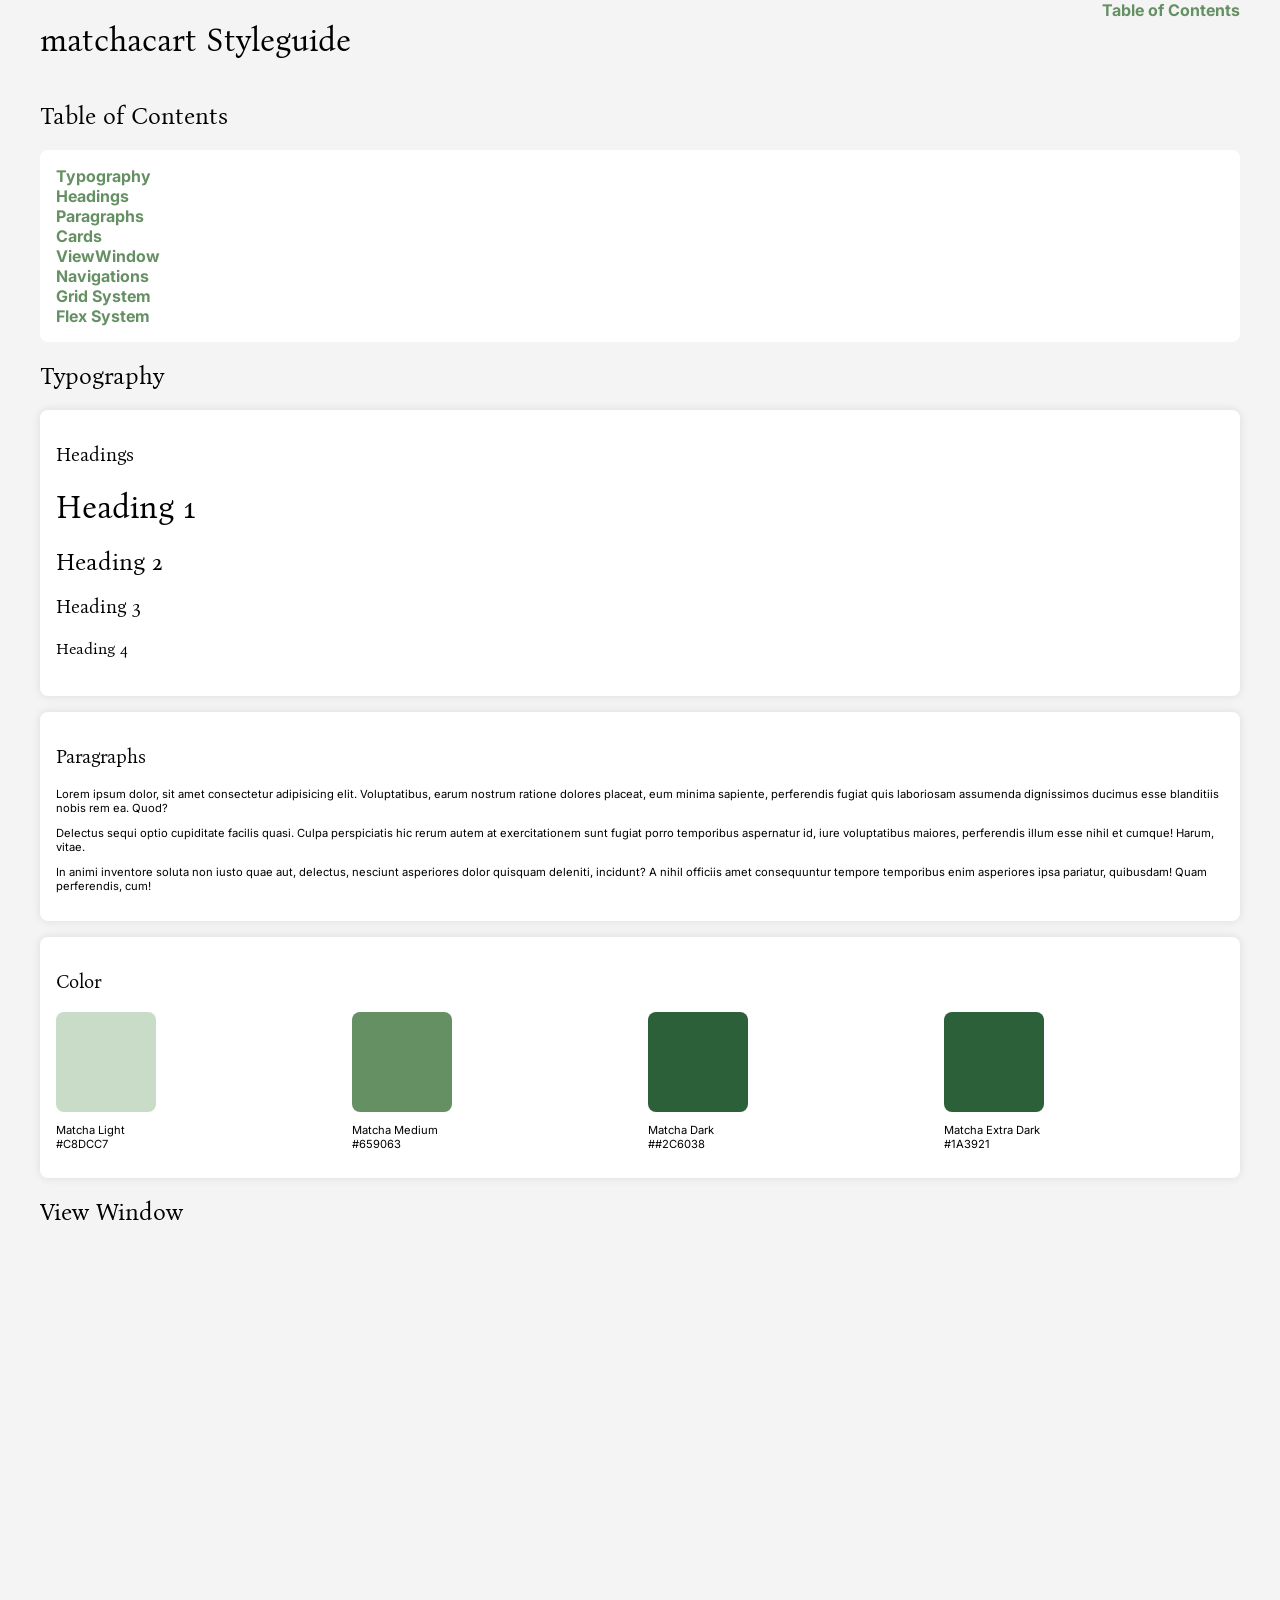
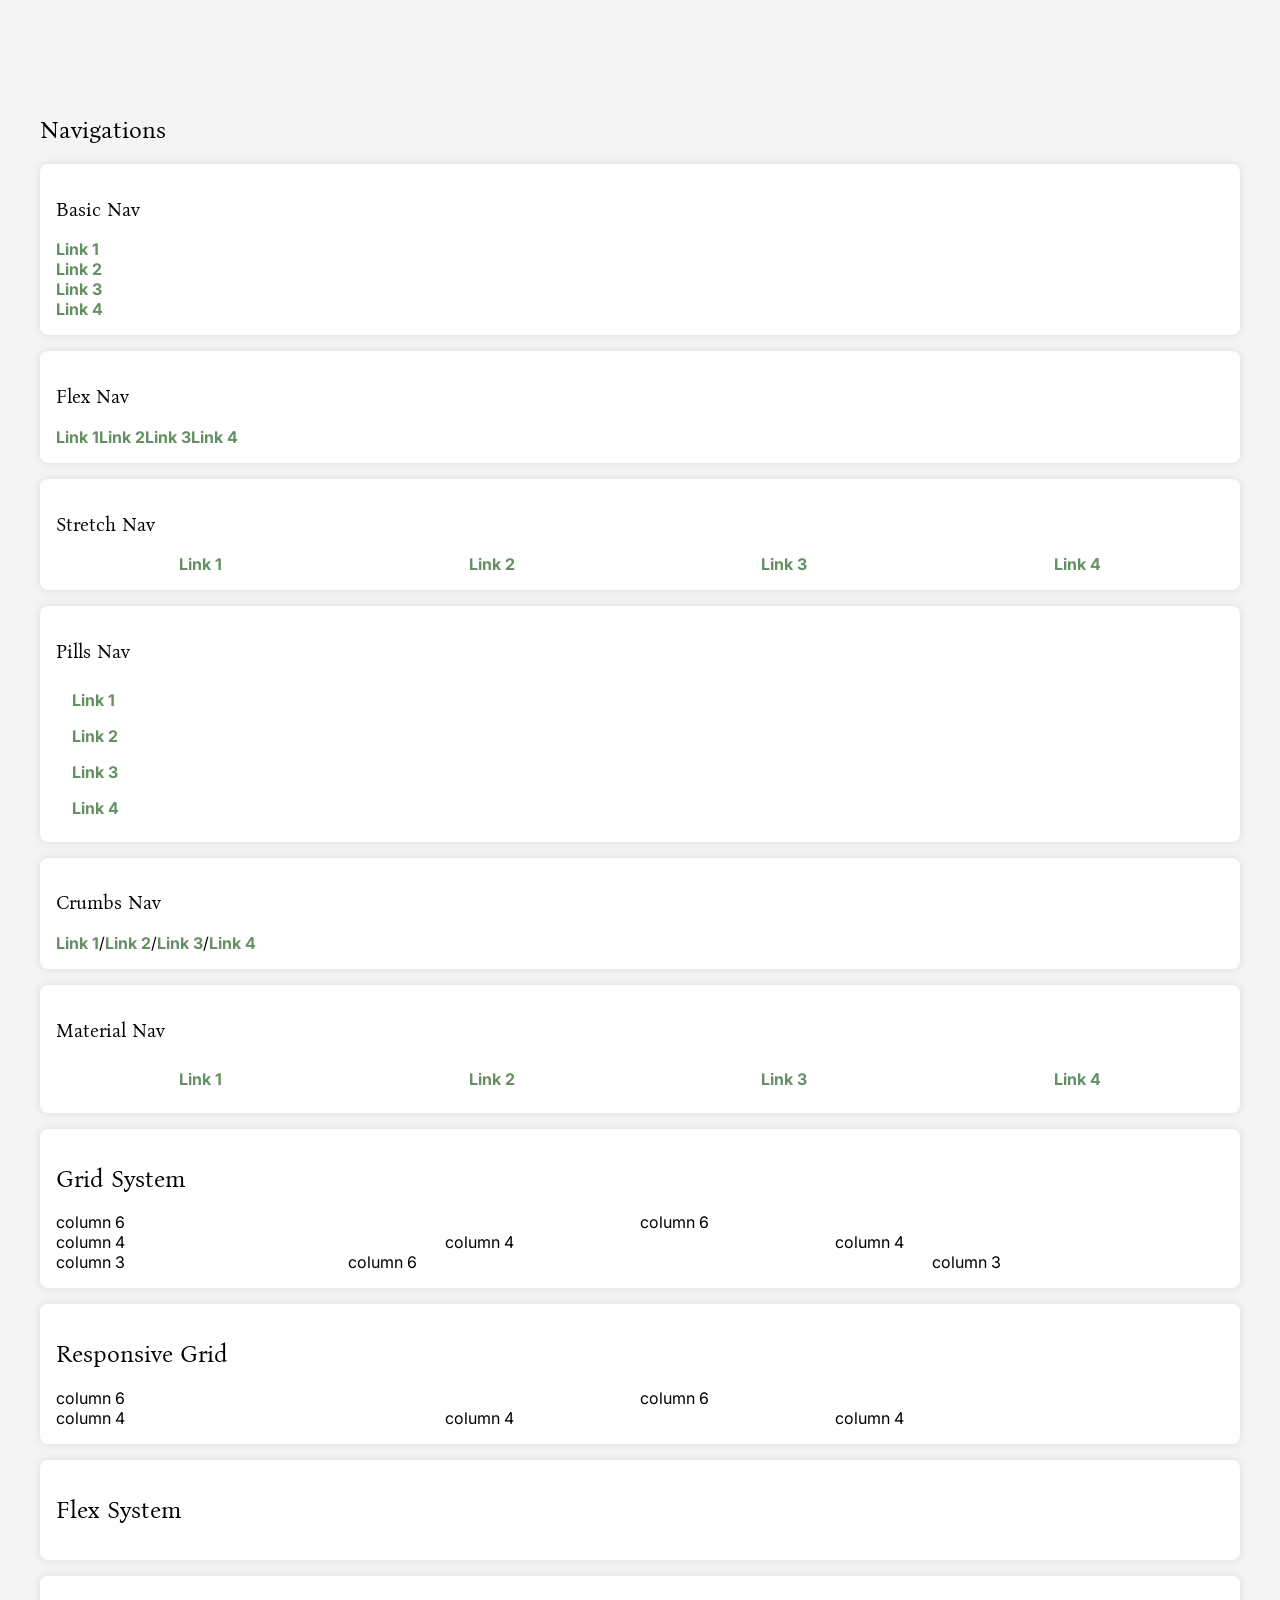
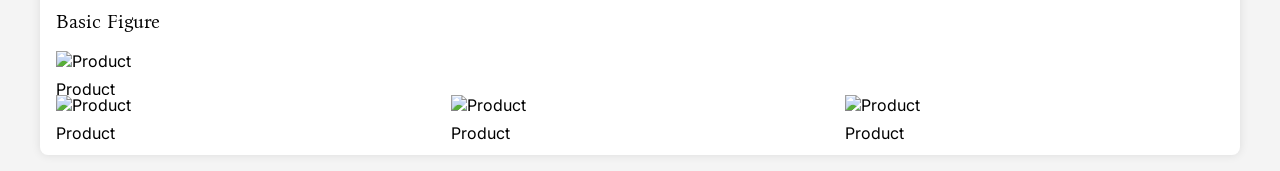
==== matchacart.styleguide/index.html @ 0ea2ca61 "Add matcha style guide" ====
<!DOCTYPE html>
<html lang="en">
<head>
	<meta charset="UTF-8">

	<title>CSS Styleguide</title>
	<meta name="viewport" content="width=device-width, initial-scale=1.0">

	<link rel="stylesheet" href="lib/styleguide.css">
	<link rel="stylesheet" href="lib/gridsystem.css">
	<link rel="stylesheet" href="css/storetheme.css">

	<link rel="preconnect" href="https://fonts.googleapis.com">
	<link rel="preconnect" href="https://fonts.gstatic.com" crossorigin>
	<link href="https://fonts.googleapis.com/css2?family=Bona+Nova:ital,wght@0,400;0,700;1,400&display=swap" rel="stylesheet">

	<link rel="preconnect" href="https://fonts.googleapis.com">
	<link rel="preconnect" href="https://fonts.gstatic.com" crossorigin>
	<link href="https://fonts.googleapis.com/css2?family=Inter:ital,opsz,wght@0,14..32,100..900;1,14..32,100..900&display=swap" rel="stylesheet">

<body>
	<header="navbar">
		<div class="container display-flex">
			<div class="flex-none">
				<h1>matchacart Styleguide</h1>
			</div>
			<div class="flex-stretch"></div>
			<nav class="flex-none nav">
				<ul class="container display-flex">
					<li><a href="#tableofcontents">Table of Contents</a></li>
				</ul>
			</nav>
		</div>
	</header>

	<div class="container" id="tableofcontents">
			<h2>Table of Contents</h2>
			<div class="card">
				<nav class="nav">
					<ul>
						<li><a href="#typography">Typography</a></li>
						<ul>
							<li><a href="#headings">Headings</a></li>
							<li><a href="#paragraphs">Paragraphs</a></li>
						</ul>
						<li><a href="#paragraphs">Cards</a></li>
						<li><a href="#viewwindow">ViewWindow</a></li>
						<li><a href="#navigations">Navigations</a></li>
						<li><a href="#gridsystem">Grid System</a></li>
						<li><a href="#flexsystem">Flex System</a></li>		
					</ul>
				</nav>
			</div>
	</div>

	<div class="container" id="typography">
		<h2>Typography</h2>
		<div class="card soft" id="headings">
			<h3>Headings</h3>
			<h1>Heading 1</h1>
			<h2>Heading 2</h2>
			<h3>Heading 3</h3>
			<h4>Heading 4</h4>
		</div>
		<div class="card soft" id="paragraphs">
			<h3>Paragraphs</h3>
			<p>Lorem ipsum dolor, sit amet consectetur adipisicing elit. Voluptatibus, earum nostrum ratione dolores placeat, eum minima sapiente, perferendis fugiat quis laboriosam assumenda dignissimos ducimus esse blanditiis nobis rem ea. Quod?</p>
			<p>Delectus sequi optio cupiditate facilis quasi. Culpa perspiciatis hic rerum autem at exercitationem sunt fugiat porro temporibus aspernatur id, iure voluptatibus maiores, perferendis illum esse nihil et cumque! Harum, vitae.</p>
			<p>In animi inventore soluta non iusto quae aut, delectus, nesciunt asperiores dolor quisquam deleniti, incidunt? A nihil officiis amet consequuntur tempore temporibus enim asperiores ipsa pariatur, quibusdam! Quam perferendis, cum!</p>
		</div>
	</div>


	<div class="container">
		<div class="card soft">
			<h3>Color</h3>
			<div class="grid gap">
				<div class="col-xs-12 col-md-3">
					<figure class="figure">
						<div class="swatch bg-one">
					</figure>
						<p>Matcha Light<br>#C8DCC7</p>
				</div>

				<div class="col-xs-12 col-md-3">
					<figure class="figure">
						<div class="swatch bg-two">
					</figure>
						<p>Matcha Medium<br>#659063</p>
				</div>

				<div class="col-xs-12 col-md-3">
					<figure class="figure">
						<div class="swatch bg-three">
					</figure>
						<p>Matcha Dark<br>##2C6038</p>
				</div>

				<div class="col-xs-12 col-md-3">
					<figure class="figure">
						<div class="swatch bg-three">
					</figure>
						<p>Matcha Extra Dark<br>#1A3921</p>
				</div>
			</div>
		</div>
	</div>

	<div class="container">
		<h2>View Window</h2>
	</div>
		<div class="view-window" style="background-image: url('img/matcha_morning.png');">
		</div>

	<div class="container">
		<h2>Navigations</h2>

		<div class="card soft">
			<h3>Basic Nav</h3>

			<nav class="nav">
				<ul>
					<li><a href="#">Link 1</a></li>
					<li><a href="#">Link 2</a></li>
					<li><a href="#">Link 3</a></li>
					<li><a href="#">Link 4</a></li>
				</ul>
			</nav>
		</div>
	</div>

	<div class="container">
		<div class="card soft">
			<h3>Flex Nav</h3>

			<nav class="nav nav-flex">
				<ul>
					<li><a href="#">Link 1</a></li>
					<li><a href="#">Link 2</a></li>
					<li><a href="#">Link 3</a></li>
					<li><a href="#">Link 4</a></li>
				</ul>
			</nav>
		</div>
	</div>

	<div class="container">
		<div class="card soft">
			<h3>Stretch Nav</h3>
			<nav class="nav nav-stretch">
				<ul>
					<li><a href="#">Link 1</a></li>
					<li><a href="#">Link 2</a></li>
					<li><a href="#">Link 3</a></li>
					<li><a href="#">Link 4</a></li>
				</ul>
			</nav>
		</div>
	</div>


	<div class="container">
		<div class="card soft">
			<h3>Pills Nav</h3>

			<nav class="nav nav-pills">
				<ul>
					<li><a href="#">Link 1</a></li>
					<li><a href="#">Link 2</a></li>
					<li><a href="#">Link 3</a></li>
					<li><a href="#">Link 4</a></li>
				</ul>
			</nav>
		</div>
	</div>

	<div class="container">
		<div class="card soft">
			<h3>Crumbs Nav</h3>

			<nav class="nav nav-crumbs">
				<ul>
					<li><a href="#">Link 1</a></li>
					<li><a href="#">Link 2</a></li>
					<li><a href="#">Link 3</a></li>
					<li><a href="#">Link 4</a></li>
				</ul>
			</nav>
		</div>
	</div>
	
	<div class="container">
		<div class="card soft">
				<h3>Material Nav</h3>

				<nav class="nav nav-material">
					<ul>
						<li><a href="#">Link 1</a></li>
						<li><a href="#">Link 2</a></li>
						<li><a href="#">Link 3</a></li>
						<li><a href="#">Link 4</a></li>
					</ul>
				</nav>
			</div>
		</div>
	</div>
		


	<div class="container">
		<div class="card soft">
				<h2>Grid System</h2>
				<div class="grid">
					<div class="col-6">column 6</div>
					<div class="col-6">column 6</div>
				</div>

				<div class="grid">
					<div class="col-4">column 4</div>
					<div class="col-4">column 4</div>
					<div class="col-4">column 4</div>

					<div class="col-3">column 3</div>
					<div class="col-6">column 6</div>
					<div class="col-3">column 3</div>
				</div>
		</div>
	</div>

	<div class="container">
		<div class="card soft">
				<h2>Responsive Grid</h2>
				<div class="grid">
					<div class="col-xs-12 col-md-6">column 6</div>
					<div class="col-xs-12 col-md-6">column 6</div>
				</div>

				<div class="grid">
					<div class="col-xs-12 col-md-4 xl-3">column 4</div>
					<div class="col-xs-12 col-md-4 xl-3">column 4</div>
					<div class="col-xs-12 col-md-4 xl-3">column 4</div>
				</div>
		</div>
	</div>
	

	<div class="container">
		<div class="card soft">
			<h2>Flex System</h2>
		</div>
	</div>


<div class="container">
	<div class="card soft">
		<h3>Basic Figure</h3>

		<figure class="figure">
			<img src="https://placehold.co/400x400?text=product" alt="Product">
			<figcaption>Product</figcaption>
		</figure>

		<div class="grid gap">
			<div class="col-xs-12 col-md-4">
				<figure class="figure">
					<img src="https://placehold.co/400x400?text=product" alt="Product">
					<figcaption>Product</figcaption>
				</figure>
			</div>

			<div class="col-xs-12 col-md-4">
				<figure class="figure">
					<img src="https://placehold.co/400x400?text=product" alt="Product">
					<figcaption>Product</figcaption>
				</figure>
			</div>


			<div class="col-xs-12 col-md-4">
				<figure class="figure">
					<img src="https://placehold.co/400x400?text=product" alt="Product">
					<figcaption>Product</figcaption>
				</figure>
			</div>
		</div>
	</div>
</div>


</body>
</html>
---- matchacart.styleguide/lib/styleguide.css ----
/* CSS RESET */ 

*, *::after, *before {
	box-sizing:border-box;
}

:root{
	--color-neutral-light:#eee;
	--color-neutral-medium:#999; 
	--color-neutral-dark:#555; 

	--color-main-light:#C8DCC7;
	--color-main-medium:#659063; 
	--color-main-dark:#2C6038; 
	--color-main-extradark:#1A3921; 

	--color-black:#000; 
	--color-white:#fff;
	--color-green:#66BD2B;

	--header-height:3rem;
	--spacing:1rem;

	--font-serif: "Bona Nova", serif;
	--font-sans: "Inter", sans; 
}

body{
	margin:0;
	font-size:100%;
	font-family:var(--font-sans); 
}

h1, 
h2, 
h3, 
h4{
	font-family:var(--font-serif);
	font-weight: 400;
}

p{
	font-family:var(--font-sans);
	font-size: 70%;
}

a{
	font-weight:bold;
	text-decoration:none;
}

a:hover{
	text-decoration:underline;
}


/* FONT CLASSES */ 
.bona-nova-regular {
  font-family: "Bona Nova", serif;
  font-weight: 400;
  font-style: normal;
}

.bona-nova-bold {
  font-family: "Bona Nova", serif;
  font-weight: 700;
  font-style: normal;
}

.bona-nova-regular-italic {
  font-family: "Bona Nova", serif;
  font-weight: 400;
  font-style: italic;
}

.inter-<uniquifier> {
  font-family: "Inter", sans-serif;
  font-optical-sizing: auto;
  font-weight: <weight>;
  font-style: normal;
}

/* VIEW WINDOW */ 

.view-window {
	height: 50vh;
	position: relative;
	overflow: hidden;
	background-size: cover;
	background-position: center;
	background-attachment: fixed;
}

/* LAYOUT CLASSES */ 

.container{
	max-width: 1200px;
	margin-right: auto;
	margin-left: auto;
}


.display-flex { display:flex; }
.display-inline-flex { display:inline-flex; }
.display-block { display:block }
.display-inline-block { display: inline-block; }

.flex-stretch { flex: 1 1 auto; }
.flex-none { flex:none; }

.flex-align-center { align-items:center; }
.flex-justify-center { justify-content:center; }

/* COMPONENT CLASS */ 

a{
	color: inherit;
}

.nav ul{ 
	list-style-type: none;
	margin-top: 0;
	margin-bottom: 0;
	padding-left: 0;
 }

 	.nav a{
 		display: block;
 		padding: 0.2em, 0.5em;
 		color: var(--color-main-medium);
 	}

 	.nav a:hover{
 		background-color: var(--color-main-medium);
 		color: var(--color-white);
 		text-decoration: none;
 	}

.nav-material ul, 
.nav-crumbs ul, 
.nav-stretch ul, 
.nav-flex ul{
	display: flex;
}


.nav-material li, 
.nav-stretch li {
	flex: 1 1 auto;
	text-align: center;
}

.nav-pills a {
	border-radius: 2em;
	padding: 0.5em 1em;
}

.nav-crumbs a {
	display: inline-block;
}

.nav-crumbs a:hover {
	background-color: transparent;
	color: inherit;
	text-decoration: underline;

}

.nav-crumbs li:not(:first-child)::before {
	content:'/';
}

.nav-material a{
	padding: 0.5em 1em;
}
.nav-material a:hover{
	background-color: var(--color-neutral-light);
	color: inherit;
}

.nav-material a::after {
	content: '';
	position:absolute;
	bottom: 0;
	left: 0;
	width: 100%;
	height: 0;
	background-color: var(--color-main-medium);
}

.nav-material a:hover::after {
	height: 4px;
}

.navbar {
	background-color:var(--color-neutral-dark);
	background-color:var(--color-green);
	line-height:var(header-height);
}

	.navbar h1{
		font-size:1.5em;
		margin:0;
		font-family:var(--font-sans);
		color:var(--color-white);
	}

	.navbar a{
		padding:0 0.5em;
		color:var(--color-white);
	}

/* CARD COMPONENT */ 

.card {
	background-color:var(--color-white);
	margin-top:1em;
	margin-bottom:1em;
	padding:1em;
	border-radius: 0.5em;

	overflow:hidden;
	position: relative;
}

	.card.soft{
		box-shadow: 0 0 10px rgba(0, 0, 0, 0.1);
	}

	.card.hard{
		border-radius:0.2em;
		border:2px solid var(--color-neutral-medium);
	}

	.card.light{
		border:2px solid var(--color-neutral-light);
	}

	.card.dark{
		background-color:var(--color-neutral-dark)
	}

	.card.medium{
		background-color: var(--color-neutral-medium);
	}

	.card.text-medium{
		color:var(--color-white);
	}

	.card.flat.center{
		padding:0.2em;
	}

	.view-window{
		height:50vh;
		position: relative;
		overflow: hidden;
		background-size: cover;
		background-position: center;
		background-attachment: fixed;
	}

/* Figure */ 

.figure{
	display: flex;
	flex-direction: column;
	gap: 12px;
	margin: 0;
	background-color:var(--color-white);
}

.figure img{
	width: 100%;
	vertical-align: text-bottom;
}

.figure figcaption{
	padding:0; 
	line-height: 12px;
}

.swatch {
	height: 100px;
	width: 100px;
	border-radius: 8px;
}

.bg-one { background-color: #C8DCC7; }
.bg-two { background-color: #659063; }
.bg-three { background-color: #2C6038; }

@media (min-width: 900px) {
	.col-md-3 {grid-column: span 3; }
}


.figure.product{
	border-radius: 0.5em;
	box-shadow: 0 2px 5px rgba(0, 0, 0, 0.1);
	overflow: hidden;
}
---- matchacart.styleguide/lib/gridsystem.css ----
.grid {
	display: grid;
	grid-template-columns: repeat(12, 1fr);
}

.grid.gap{
	--grid-gap:1em;
	grid-gap:var(--grid-gap);
	gap:var(--grid-gap);
}

.col-1 { grid-column: span 1; }
.col-2 { grid-column: span 2; }
.col-3 { grid-column: span 3; }
.col-4 { grid-column: span 4; }
.col-5 { grid-column: span 5; }
.col-6 { grid-column: span 6; }
.col-7 { grid-column: span 7; }
.col-8 { grid-column: span 8; }
.col-9 { grid-column: span 9; }
.col-10 { grid-column: span 10; }
.col-11 { grid-column: span 11; }
.col-12 { grid-column: span 12; }


/* Extra Small */
@media (min-width:0) {
	.gap.xs-large { --grid-gap:2em; }
	.gap.xs-medium { --grid-gap:1em; }
	.gap.xs-small { --grid-gap:0.5em; }

	.col-xs-1 { grid-column: span 1; }
	.col-xs-2 { grid-column: span 2; }
	.col-xs-3 { grid-column: span 3; }
	.col-xs-4 { grid-column: span 4; }
	.col-xs-5 { grid-column: span 5; }
	.col-xs-6 { grid-column: span 6; }
	.col-xs-7 { grid-column: span 7; }
	.col-xs-8 { grid-column: span 8; }
	.col-xs-9 { grid-column: span 9; }
	.col-xs-10 { grid-column: span 10; }
	.col-xs-11 { grid-column: span 11; }
	.col-xs-12 { grid-column: span 12; }
}

/* Small */ 
@media (min-width:380px) {
	.gap.sm-large { --grid-gap:2em; }
	.gap.sm-medium { --grid-gap:1em; }
	.gap.sm-small { --grid-gap:0.5em; }

	.col-sm-1 { grid-column: span 1; }
	.col-sm-2 { grid-column: span 2; }
	.col-sm-3 { grid-column: span 3; }
	.col-sm-4 { grid-column: span 4; }
	.col-sm-5 { grid-column: span 5; }
	.col-sm-6 { grid-column: span 6; }
	.col-sm-7 { grid-column: span 7; }
	.col-sm-8 { grid-column: span 8; }
	.col-sm-9 { grid-column: span 9; }
	.col-sm-10 { grid-column: span 10; }
	.col-sm-11 { grid-column: span 11; }
	.col-sm-12 { grid-column: span 12; }
}

/* Medium */ 
@media (min-width:550px) {
	.gap.md-large { --grid-gap:2em; }
	.gap.md-medium { --grid-gap:1em; }
	.gap.md-small { --grid-gap:0.5em; }

	.col-md-1 { grid-column: span 1; }
	.col-md-2 { grid-column: span 2; }
	.col-md-3 { grid-column: span 3; }
	.col-md-4 { grid-column: span 4; }
	.col-md-5 { grid-column: span 5; }
	.col-md-6 { grid-column: span 6; }
	.col-md-7 { grid-column: span 7; }
	.col-md-8 { grid-column: span 8; }
	.col-md-9 { grid-column: span 9; }
	.col-md-10 { grid-column: span 10; }
	.col-md-11 { grid-column: span 11; }
	.col-md-12 { grid-column: span 12; }
}

/* Large */ 
@media (min-width:900px) {
	.gap.lg-large { --grid-gap:2em; }
	.gap.lg-medium { --grid-gap:1em; }
	.gap.lg-small { --grid-gap:0.5em; }

	.col-lg-1 { grid-column: span 1; }
	.col-lg-2 { grid-column: span 2; }
	.col-lg-3 { grid-column: span 3; }
	.col-lg-4 { grid-column: span 4; }
	.col-lg-5 { grid-column: span 5; }
	.col-lg-6 { grid-column: span 6; }
	.col-lg-7 { grid-column: span 7; }
	.col-lg-8 { grid-column: span 8; }
	.col-lg-9 { grid-column: span 9; }
	.col-lg-10 { grid-column: span 10; }
	.col-lg-11 { grid-column: span 11; }
	.col-lg-12 { grid-column: span 12; }
}

/* Extra Large */ 
@media (min-width:1200px) {
	.gap.xl-large { --grid-gap:2em; }
	.gap.xl-medium { --grid-gap:1em; }
	.gap.xl-small { --grid-gap:0.5em; }

	.col-xl-1 { grid-column: span 1; }
	.col-xl-2 { grid-column: span 2; }
	.col-xl-3 { grid-column: span 3; }
	.col-xl-4 { grid-column: span 4; }
	.col-xl-5 { grid-column: span 5; }
	.col-xl-6 { grid-column: span 6; }
	.col-xl-7 { grid-column: span 7; }
	.col-xl-8 { grid-column: span 8; }
	.col-xl-9 { grid-column: span 9; }
	.col-xl-10 { grid-column: span 10; }
	.col-xl-11 { grid-column: span 11; }
	.col-xl-12 { grid-column: span 12; }
}
---- matchacart.styleguide/css/storetheme.css ----
:root{
	--color-offwhite: #f4f4f4;

	--color-main-light:##C8DCC7;
	--color-main-medium:#659063; 
	--color-main-dark: #2C6038; 
}


body{
	background-color:var(--color-offwhite);
}
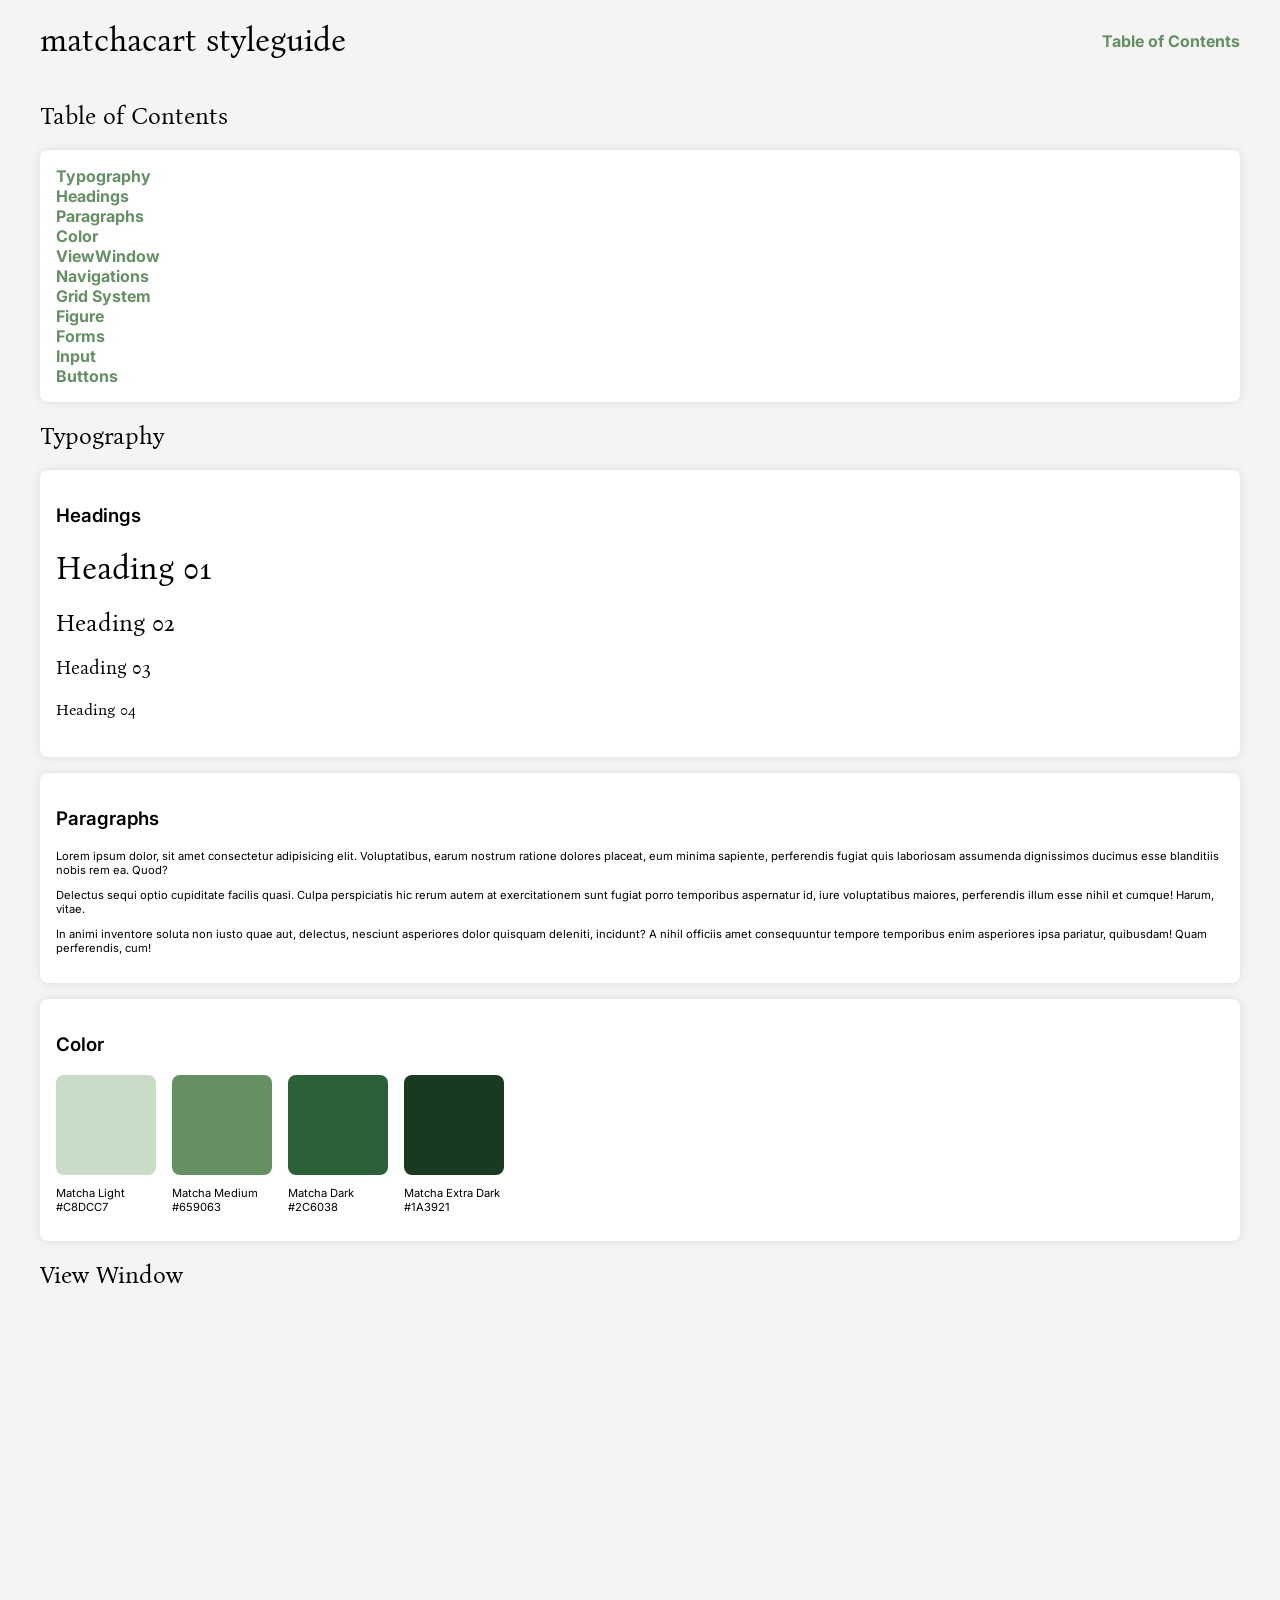
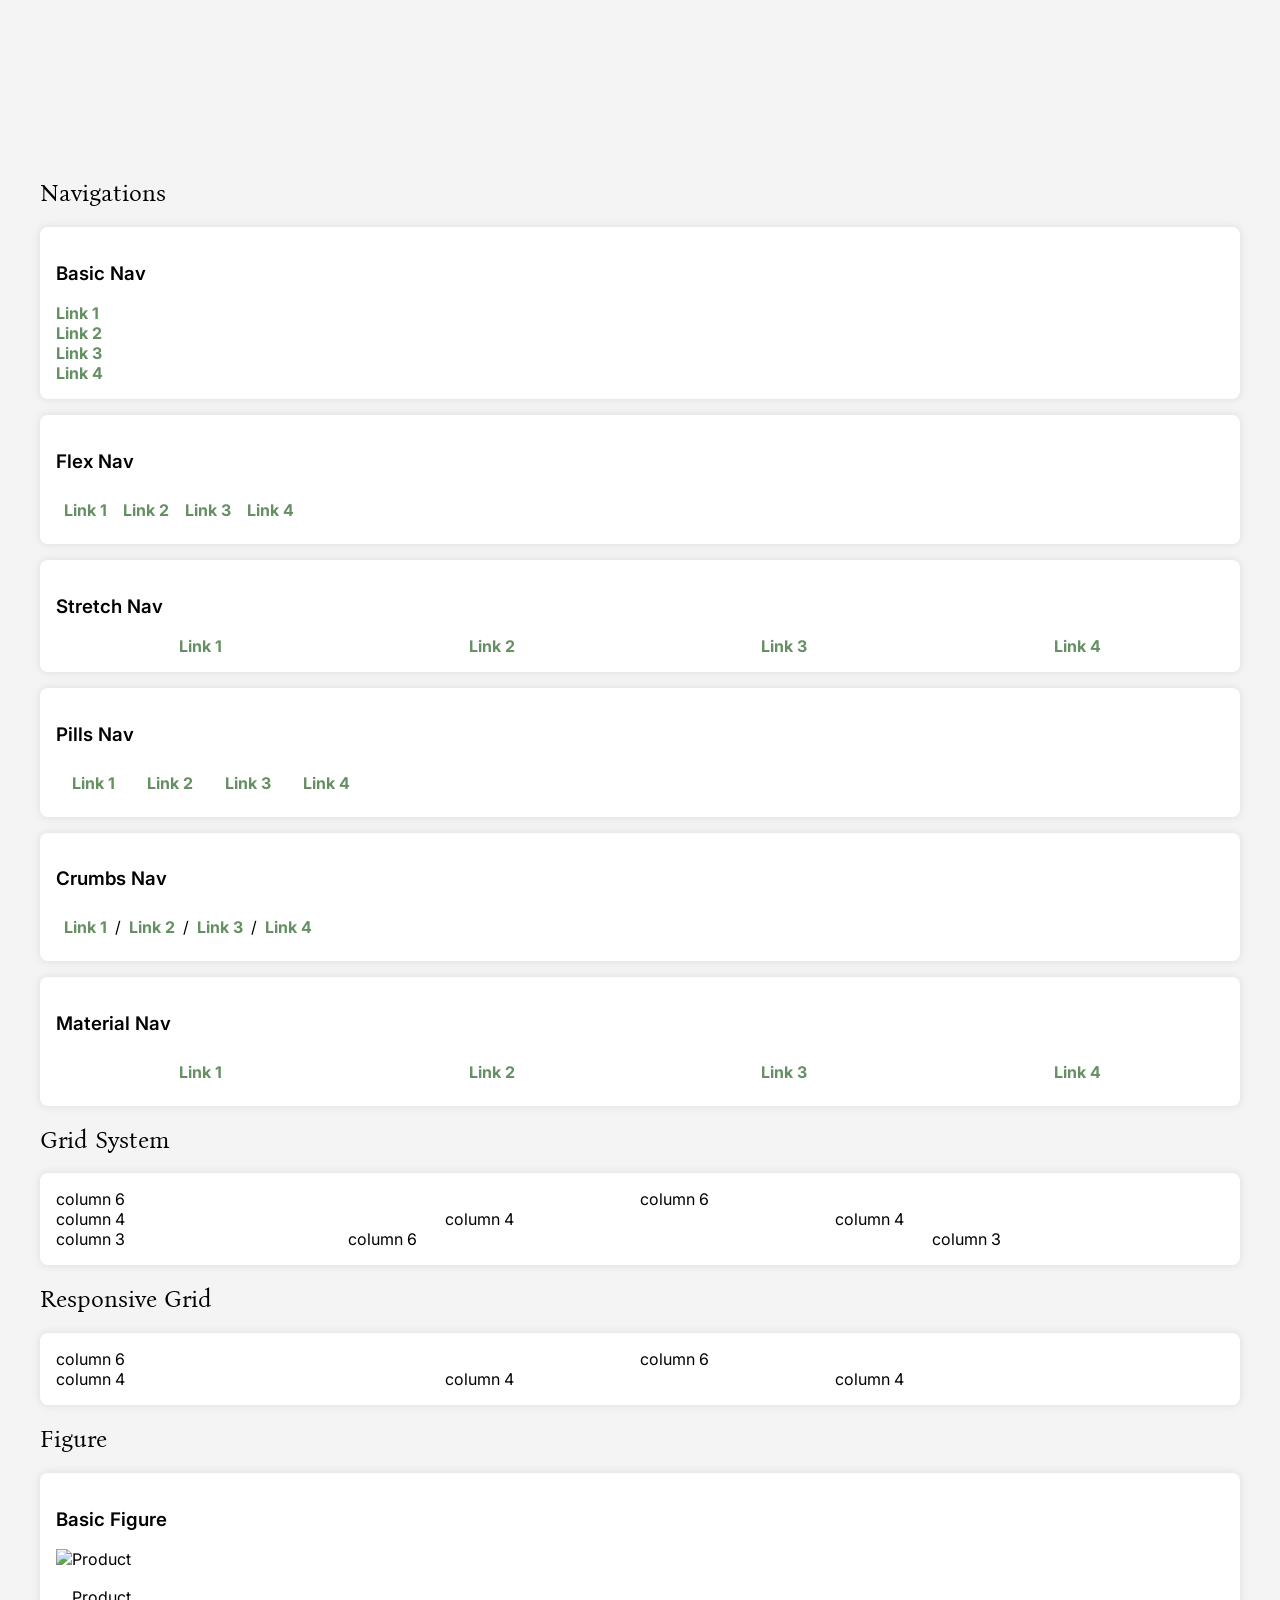
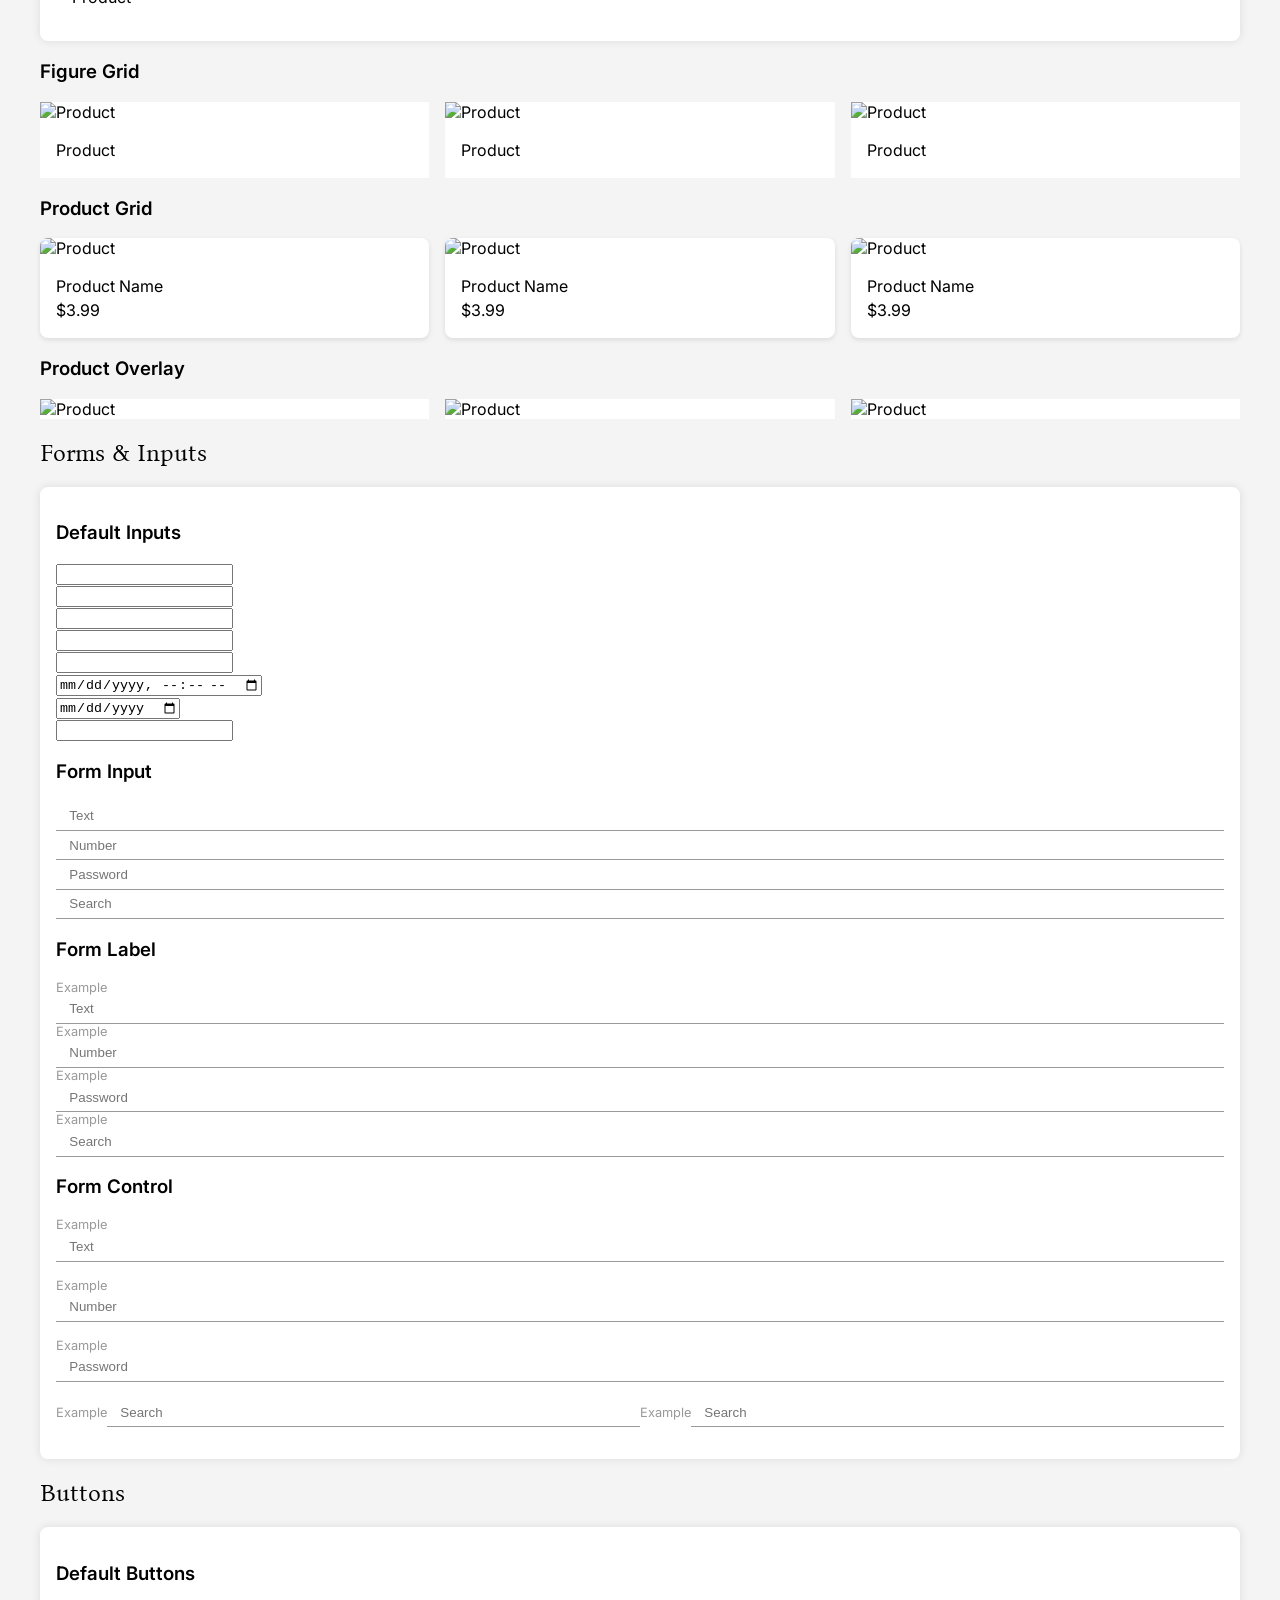
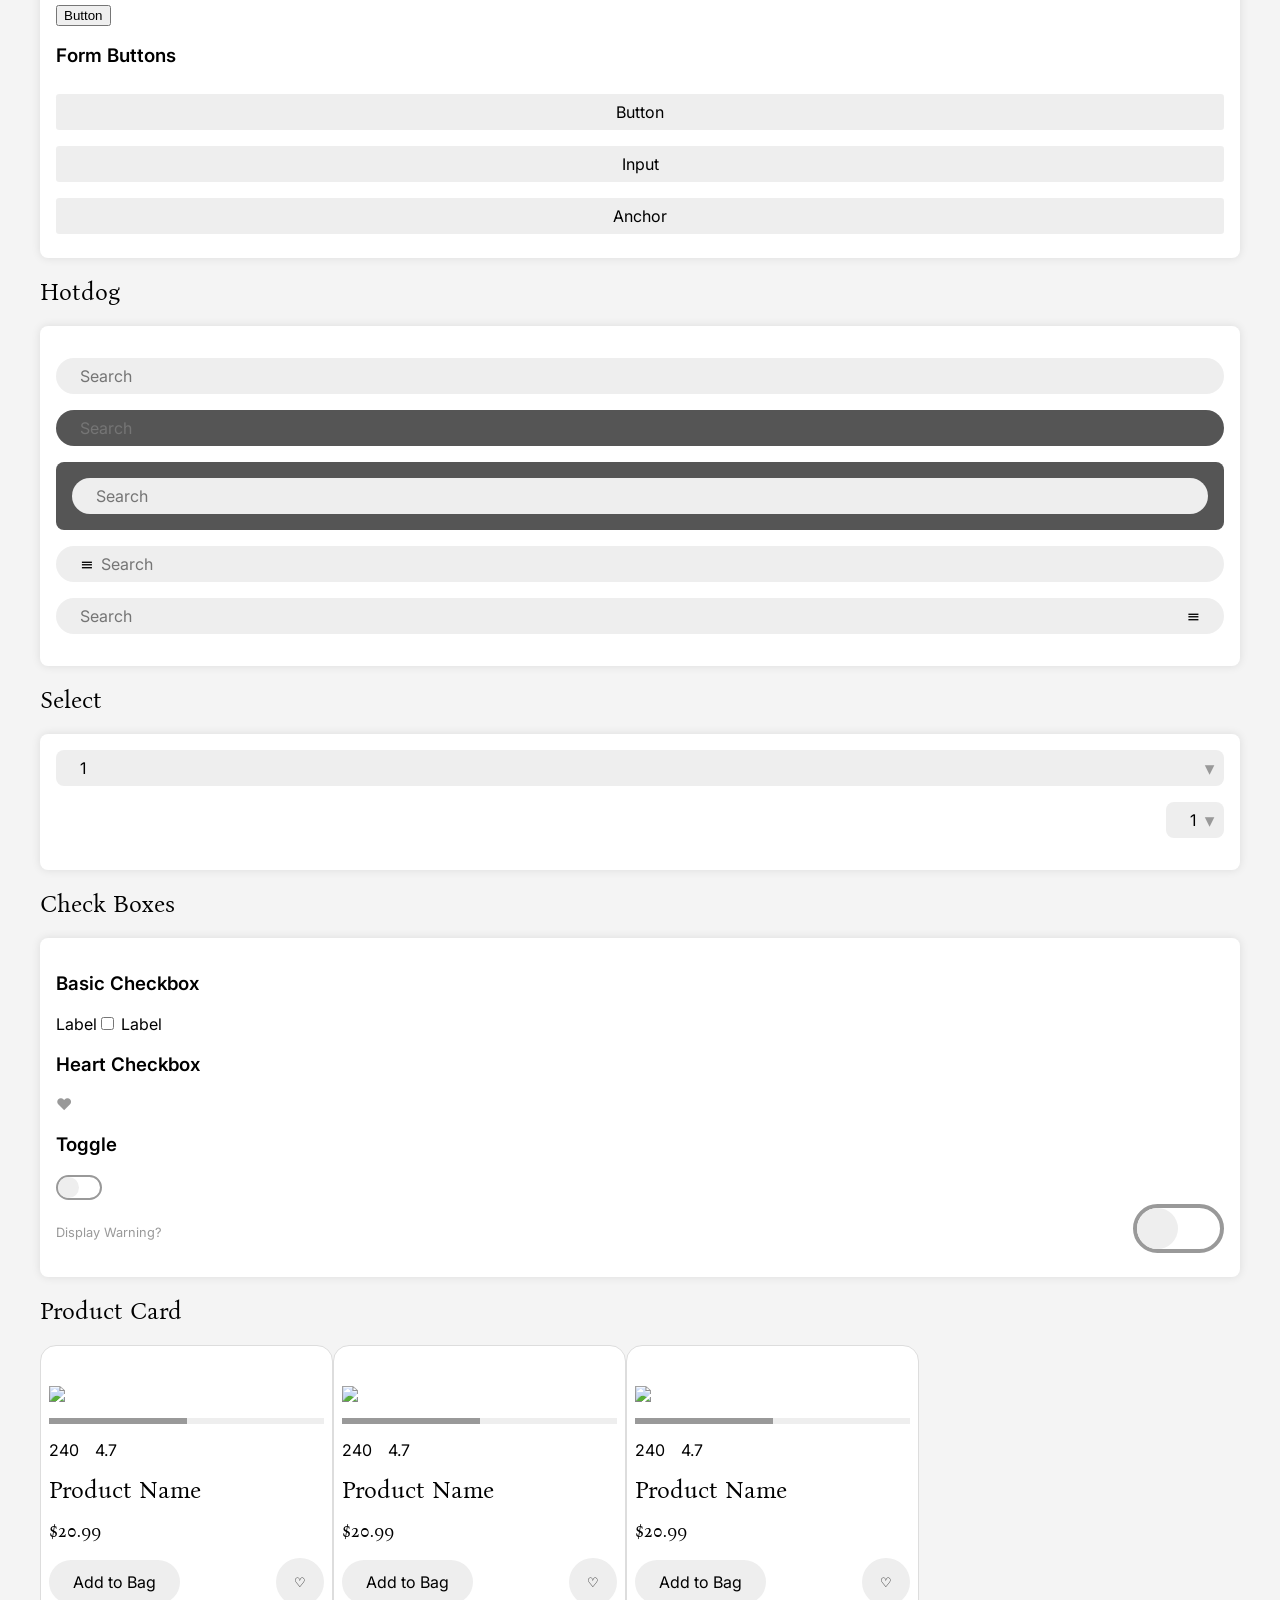
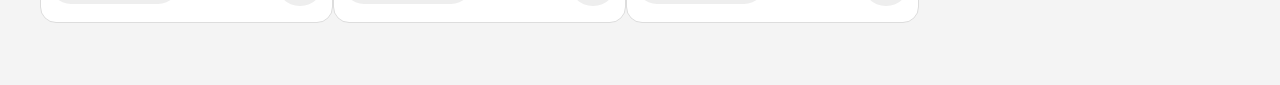
==== commit a2ac7758: "style guide v.2" ====
--- a/matchacart.styleguide/index.html
+++ b/matchacart.styleguide/index.html
@@ -20,9 +20,9 @@
 
 <body>
 	<header="navbar">
-		<div class="container display-flex">
+		<div class="container display-flex flex-align-center">
 			<div class="flex-none">
-				<h1>matchacart Styleguide</h1>
+				<h1>matchacart styleguide</h1>
 			</div>
 			<div class="flex-stretch"></div>
 			<nav class="flex-none nav">
@@ -35,7 +35,7 @@
 
 	<div class="container" id="tableofcontents">
 			<h2>Table of Contents</h2>
-			<div class="card">
+			<div class="card soft">
 				<nav class="nav">
 					<ul>
 						<li><a href="#typography">Typography</a></li>
@@ -43,11 +43,16 @@
 							<li><a href="#headings">Headings</a></li>
 							<li><a href="#paragraphs">Paragraphs</a></li>
 						</ul>
-						<li><a href="#paragraphs">Cards</a></li>
+						<li><a href="#color">Color</a></li>
 						<li><a href="#viewwindow">ViewWindow</a></li>
 						<li><a href="#navigations">Navigations</a></li>
 						<li><a href="#gridsystem">Grid System</a></li>
-						<li><a href="#flexsystem">Flex System</a></li>		
+						<li><a href="#figure">Figure</a></li>		
+						<li><a href="#forms">Forms</a></li>	
+						<ul>
+							<li><a href="#inputs">Input</li>
+						</ul>
+						<li><a href="#buttons">Buttons</a></li>	
 					</ul>
 				</nav>
 			</div>
@@ -56,14 +61,14 @@
 	<div class="container" id="typography">
 		<h2>Typography</h2>
 		<div class="card soft" id="headings">
-			<h3>Headings</h3>
-			<h1>Heading 1</h1>
-			<h2>Heading 2</h2>
-			<h3>Heading 3</h3>
-			<h4>Heading 4</h4>
+			<h3 class="h3-bold">Headings</h3>
+			<h1>Heading 01</h1>
+			<h2>Heading 02</h2>
+			<h3>Heading 03</h3>
+			<h4>Heading 04</h4>
 		</div>
 		<div class="card soft" id="paragraphs">
-			<h3>Paragraphs</h3>
+			<h3 class="h3-bold">Paragraphs</h3>
 			<p>Lorem ipsum dolor, sit amet consectetur adipisicing elit. Voluptatibus, earum nostrum ratione dolores placeat, eum minima sapiente, perferendis fugiat quis laboriosam assumenda dignissimos ducimus esse blanditiis nobis rem ea. Quod?</p>
 			<p>Delectus sequi optio cupiditate facilis quasi. Culpa perspiciatis hic rerum autem at exercitationem sunt fugiat porro temporibus aspernatur id, iure voluptatibus maiores, perferendis illum esse nihil et cumque! Harum, vitae.</p>
 			<p>In animi inventore soluta non iusto quae aut, delectus, nesciunt asperiores dolor quisquam deleniti, incidunt? A nihil officiis amet consequuntur tempore temporibus enim asperiores ipsa pariatur, quibusdam! Quam perferendis, cum!</p>
@@ -71,52 +76,55 @@
 	</div>
 
 
-	<div class="container">
-		<div class="card soft">
-			<h3>Color</h3>
+	<div class="container" id="color">
+		<div class="card soft">
+			<h3 class="h3-bold">Color</h3>
+
 			<div class="grid gap">
-				<div class="col-xs-12 col-md-3">
+
+				<div class="col-xs-4 col-md-1">
 					<figure class="figure">
 						<div class="swatch bg-one">
 					</figure>
 						<p>Matcha Light<br>#C8DCC7</p>
 				</div>
 
-				<div class="col-xs-12 col-md-3">
+				<div class="col-xs-4 col-md-1">
 					<figure class="figure">
 						<div class="swatch bg-two">
 					</figure>
 						<p>Matcha Medium<br>#659063</p>
 				</div>
 
-				<div class="col-xs-12 col-md-3">
+				<div class="col-xs-4 col-md-1">
 					<figure class="figure">
 						<div class="swatch bg-three">
 					</figure>
-						<p>Matcha Dark<br>##2C6038</p>
-				</div>
-
-				<div class="col-xs-12 col-md-3">
+						<p>Matcha Dark<br>#2C6038</p>
+				</div>
+
+				<div class="col-xs-4 col-md-1">
 					<figure class="figure">
-						<div class="swatch bg-three">
+						<div class="swatch bg-four">
 					</figure>
 						<p>Matcha Extra Dark<br>#1A3921</p>
 				</div>
-			</div>
-		</div>
-	</div>
-
-	<div class="container">
+
+			</div>
+		</div>
+	</div>
+
+	<div class="container" id="viewwindow">
 		<h2>View Window</h2>
 	</div>
 		<div class="view-window" style="background-image: url('img/matcha_morning.png');">
 		</div>
 
-	<div class="container">
+	<div class="container" id="navigations">
 		<h2>Navigations</h2>
 
 		<div class="card soft">
-			<h3>Basic Nav</h3>
+			<h3 class="h3-bold">Basic Nav</h3>
 
 			<nav class="nav">
 				<ul>
@@ -131,8 +139,7 @@
 
 	<div class="container">
 		<div class="card soft">
-			<h3>Flex Nav</h3>
-
+			<h3 class="h3-bold">Flex Nav</h3>
 			<nav class="nav nav-flex">
 				<ul>
 					<li><a href="#">Link 1</a></li>
@@ -146,7 +153,7 @@
 
 	<div class="container">
 		<div class="card soft">
-			<h3>Stretch Nav</h3>
+			<h3 class="h3-bold">Stretch Nav</h3>
 			<nav class="nav nav-stretch">
 				<ul>
 					<li><a href="#">Link 1</a></li>
@@ -161,7 +168,7 @@
 
 	<div class="container">
 		<div class="card soft">
-			<h3>Pills Nav</h3>
+			<h3 class="h3-bold">Pills Nav</h3>
 
 			<nav class="nav nav-pills">
 				<ul>
@@ -176,7 +183,7 @@
 
 	<div class="container">
 		<div class="card soft">
-			<h3>Crumbs Nav</h3>
+			<h3 class="h3-bold">Crumbs Nav</h3>
 
 			<nav class="nav nav-crumbs">
 				<ul>
@@ -191,7 +198,8 @@
 	
 	<div class="container">
 		<div class="card soft">
-				<h3>Material Nav</h3>
+			<div> 
+				<h3 class="h3-bold">Material Nav</h3>
 
 				<nav class="nav nav-material">
 					<ul>
@@ -208,85 +216,418 @@
 
 
 	<div class="container">
-		<div class="card soft">
-				<h2>Grid System</h2>
-				<div class="grid">
-					<div class="col-6">column 6</div>
-					<div class="col-6">column 6</div>
-				</div>
-
-				<div class="grid">
-					<div class="col-4">column 4</div>
-					<div class="col-4">column 4</div>
-					<div class="col-4">column 4</div>
-
-					<div class="col-3">column 3</div>
-					<div class="col-6">column 6</div>
-					<div class="col-3">column 3</div>
-				</div>
-		</div>
+		<h2>Grid System</h2>
+			<div class="card soft">
+					<div class="grid">
+						<div class="col-6">column 6</div>
+						<div class="col-6">column 6</div>
+					</div>
+
+					<div class="grid">
+						<div class="col-4">column 4</div>
+						<div class="col-4">column 4</div>
+						<div class="col-4">column 4</div>
+
+						<div class="col-3">column 3</div>
+						<div class="col-6">column 6</div>
+						<div class="col-3">column 3</div>
+					</div>
+			</div>
 	</div>
 
 	<div class="container">
-		<div class="card soft">
-				<h2>Responsive Grid</h2>
-				<div class="grid">
-					<div class="col-xs-12 col-md-6">column 6</div>
-					<div class="col-xs-12 col-md-6">column 6</div>
-				</div>
-
-				<div class="grid">
-					<div class="col-xs-12 col-md-4 xl-3">column 4</div>
-					<div class="col-xs-12 col-md-4 xl-3">column 4</div>
-					<div class="col-xs-12 col-md-4 xl-3">column 4</div>
-				</div>
-		</div>
-	</div>
-	
-
-	<div class="container">
-		<div class="card soft">
-			<h2>Flex System</h2>
-		</div>
-	</div>
-
-
-<div class="container">
-	<div class="card soft">
-		<h3>Basic Figure</h3>
-
-		<figure class="figure">
-			<img src="https://placehold.co/400x400?text=product" alt="Product">
-			<figcaption>Product</figcaption>
-		</figure>
-
-		<div class="grid gap">
-			<div class="col-xs-12 col-md-4">
+		<h2>Responsive Grid</h2>
+			<div class="card soft">
+					<div class="grid">
+						<div class="col-xs-12 col-md-6">column 6</div>
+						<div class="col-xs-12 col-md-6">column 6</div>
+					</div>
+
+					<div class="grid">
+						<div class="col-xs-12 col-md-4 xl-3">column 4</div>
+						<div class="col-xs-12 col-md-4 xl-3">column 4</div>
+						<div class="col-xs-12 col-md-4 xl-3">column 4</div>
+					</div>
+			</div>
+	</div>
+
+
+<div class="container" id="figure">
+	<h2>Figure</h2>
+		<div class="card soft">
+				<h3 class="h3-bold">Basic Figure</h3>
+
 				<figure class="figure">
 					<img src="https://placehold.co/400x400?text=product" alt="Product">
 					<figcaption>Product</figcaption>
 				</figure>
-			</div>
-
-			<div class="col-xs-12 col-md-4">
-				<figure class="figure">
-					<img src="https://placehold.co/400x400?text=product" alt="Product">
-					<figcaption>Product</figcaption>
-				</figure>
-			</div>
-
-
-			<div class="col-xs-12 col-md-4">
-				<figure class="figure">
-					<img src="https://placehold.co/400x400?text=product" alt="Product">
-					<figcaption>Product</figcaption>
-				</figure>
-			</div>
-		</div>
-	</div>
+		</div>
+
+
+		<h3 class="h3-bold">Figure Grid</h3>
+
+				<div class="grid gap">
+					<div class="col-xs-12 col-md-4">
+						<figure class="figure">
+							<img src="https://placehold.co/400x400?text=product" alt="Product">
+							<figcaption>Product</figcaption>
+						</figure>
+					</div>
+
+					<div class="col-xs-12 col-md-4">
+						<figure class="figure">
+							<img src="https://placehold.co/400x400?text=product" alt="Product">
+							<figcaption>Product</figcaption>
+						</figure>
+					</div>
+
+
+					<div class="col-xs-12 col-md-4">
+						<figure class="figure">
+							<img src="https://placehold.co/400x400?text=product" alt="Product">
+							<figcaption>Product</figcaption>
+						</figure>
+					</div>
+				</div>
+
+		<h3 class="h3-bold">Product Grid</h3>
+				<div class="grid gap">
+					<div class="col-xs-12 col-md-4">
+						<figure class="figure product">
+							<img src="https://placehold.co/400x400?text=product" alt="Product">
+							<figcaption>
+								<div>Product Name</div>
+								<div>$3.99</div>
+							</figcaption>
+						</figure>
+					</div>
+
+					<div class="col-xs-12 col-md-4">
+						<figure class="figure product">
+							<img src="https://placehold.co/400x400?text=product" alt="Product">
+							<figcaption>
+								<div>Product Name</div>
+								<div>$3.99</div>
+							</figcaption>
+						</figure>
+					</div>
+
+					<div class="col-xs-12 col-md-4">
+						<figure class="figure product">
+							<img src="https://placehold.co/400x400?text=product" alt="Product">
+							<figcaption>
+								<div>Product Name</div>
+								<div>$3.99</div>
+							</figcaption>
+						</figure>
+					</div>
+				</div>	
+
+
+		<h3 class="h3-bold">Product Overlay</h3>
+				<div class="grid gap">
+					<div class="col-xs-12 col-md-4">
+						<figure class="figure product-overlay">
+							<img src="https://placehold.co/400x400?text=product" alt="Product">
+							<figcaption>
+								<div class="caption-body">
+									<div>Product Name</div>
+									<div>$3.99</div>
+								</div>
+							</figcaption>
+						</figure>
+					</div>
+
+					<div class="col-xs-12 col-md-4">
+						<figure class="figure product-overlay">
+							<img src="https://placehold.co/400x400?text=product" alt="Product">
+							<figcaption>
+								<div class="caption-body">
+									<div>Product Name</div>
+									<div>$3.99</div>
+								</div>
+							</figcaption>
+						</figure>
+					</div>
+
+					<div class="col-xs-12 col-md-4">
+						<figure class="figure product-overlay">
+							<img src="https://placehold.co/400x400?text=product" alt="Product">
+							<figcaption>
+								<div class="caption-body">
+									<div>Product Name</div>
+									<div>$3.99</div>
+								</div>
+							</figcaption>
+						</figure>
+					</div>
+
+
 </div>
 
-
+<div class="container" id="forms">
+	<h2>Forms & Inputs</h2>
+
+	<div class="card soft">
+		<h3 class="h3-bold">Default Inputs</h3>
+		<form>
+			<input type="text"><br>
+			<input type="number"><br>
+			<input type="password"><br>
+			<input type="url"><br>
+			<input type="email"><br>
+			<input type="datetime-local"><br>
+			<input type="date"><br>
+			<input type="search"><br>
+		</form>
+
+		<h3 class="h3-bold">Form Input</h3>
+		<form>
+			<input type="text" placeholder="Text" class="form-input">
+			<input type="number" placeholder="Number" class="form-input">
+			<input type="password" placeholder="Password" class="form-input">
+			<input type="search" placeholder="Search" class="form-input">
+		</form>
+
+		<h3 class="h3-bold">Form Label</h3>
+		<form>
+			<label class="form-label">Example</label>
+			<input type="text" placeholder="Text" class="form-input">
+			<label class="form-label">Example</label>
+			<input type="number" placeholder="Number" class="form-input">
+			<label class="form-label">Example</label>
+			<input type="password" placeholder="Password" class="form-input">
+			<label class="form-label">Example</label>
+			<input type="search" placeholder="Search" class="form-input">
+		</form>
+
+		<h3 class="h3-bold">Form Control</h3>
+		<form>
+			<div class="form-control">
+				<label class="form-label">Example</label>
+				<input type="text" placeholder="Text" class="form-input">
+			</div>
+
+			<div class="form-control">
+				<label class="form-label">Example</label>
+				<input type="number" placeholder="Number" class="form-input">
+			</div>
+
+			<div class="form-control">
+				<label class="form-label">Example</label>
+				<input type="password" placeholder="Password" class="form-input">
+			</div>
+
+			<div class="form-control display-flex flex-align-center">
+				<div class="flex-none">
+					<label class="form-label">Example</label>	
+				</div>
+				<div class="flex-stretch">
+					<input type="search" placeholder="Search" class="form-input flex-stretch">
+				</div>
+				<div class="flex-none">
+					<label class="form-label">Example</label>	
+				</div>
+				<div class="flex-stretch">
+					<input type="search" placeholder="Search" class="form-input flex-stretch">
+				</div>
+			</div>
+		</form>
+</div>
+
+<h2>Buttons</h2>
+	<div class="container" id="buttons">
+			<div class="card soft">
+				<h3 class="h3-bold">Default Buttons</h3>
+				<button>Button</button>
+
+				<h3 class="h3-bold">Form Buttons</h3>
+				<button type="button" class="form-button">Button</button>
+				<input type="button" class="form-button" value="Input">
+				<a href="#" class="form-button">Anchor</a>
+			</div>
+	</div>			
+
+
+<div class="container" id="hotdog">
+	<h2>Hotdog</h2>
+	<div class="card soft">
+			<div class="form-control">
+				<form>
+					<input type="search" class="hotdog" placeholder="Search">
+				</form>
+			</div>
+
+			<div class="form-control">
+				<form>
+					<input type="search" class="hotdog dark" placeholder="Search">
+				</form>
+			</div>
+
+			<div class="form-control">
+				<form class="card dark">
+					<input type="search" class="hotdog light" placeholder="Search">
+				</form>
+			</div>
+
+			<div class="form-control">
+				<form class="hotdog">
+					<span>&equiv;</span>
+					<input type="search" placeholder="Search">
+				</form>
+			</div>
+
+			<div class="form-control">
+				<form class="hotdog">
+					<input type="search" placeholder="Search">
+					<span>&equiv;</span>
+				</form>
+			</div>
+	</div>
+</div>
+
+	<h2 id="select">Select</h2>
+			<div class="card soft">
+				<div class="form-select">
+					<select>
+						<option>1</option>
+						<option>2</option>
+						<option>3</option>
+						<option>4</option>
+					</select>
+				</div>
+
+				<div class="display-flex">
+					<div class="flex-stretch"></div>
+						<div class="flex-none">
+							<div class="form-select">
+								<select>
+									<option>1</option>
+									<option>2</option>
+									<option>3</option>
+									<option>4</option>
+								</select>
+							</div>
+						</div>
+					</div>
+				</div>
+
+			<h2 id="checkboxes">Check Boxes</h2>
+		<div class="card soft">
+			<h3 class="h3-bold">Basic Checkbox</h3>
+					<label>Label<input type="checkbox" id="input-1"></label>
+					<label for="input-1">Label</label>
+
+			<h3 class="h3-bold">Heart Checkbox</h3>
+				<div class="favorite">
+					<input type="checkbox" id="heart-example" class="hidden"> 
+					<label for="heart-example">&hearts;</label>
+				</div>
+
+			<h3 class="h3-bold">Toggle</h3>
+			<div class="toggle">
+				<input type="checkbox" id="toggle-1" class="hidden"> 
+				<label for="toggle-1"></label>
+			</div>
+
+			<div class="display-flex flex-align-center">
+				<div class="flex-none">
+					<label for="toggle-2" class="form-label">Display Warning?</label>
+				</div>
+
+				<div class="flex-stretch"></div>
+
+				<div class="flex-none">
+					<div class="toggle" style="font-size:2em;">
+						<input type="checkbox" id="toggle-2" class="hidden"> 
+						<label for="toggle-2"></label>
+					</div>	
+				</div>
+			</div>
+		</div>
+
+		<h2>Product Card</h2>
+			<div class="grid">
+					<div class="product-card">
+						<div class="product-image">
+							<img src="https://placehold.co/400x400?text=product">
+						</div>
+
+						<div class="progress"><div class="progress-bar"></div></div>
+
+						<div class="row">
+							<span>240</span>
+							<span>4.7</span>
+						</div>
+
+						<h2 class="product-title">Product Name</h2>
+						<h3 class="product-price">$20.99</h3>
+
+						<div class="row actions">
+							<div class="flex-none">
+								<button class="btn-primary">Add to Bag</button>
+							</div>
+							<div class="flex-stretch"></div>
+							<div class="flex-none">
+								<button class="btn-icon" aria-label="Save">♡</button>
+							</div>
+						</div>
+					</div>
+
+					<div class="product-card">
+						<div class="product-image">
+							<img src="https://placehold.co/400x400?text=product">
+						</div>
+
+						<div class="progress"><div class="progress-bar"></div></div>
+
+						<div class="row">
+							<span>240</span>
+							<span>4.7</span>
+						</div>
+
+						<h2 class="product-title">Product Name</h2>
+						<h3 class="product-price">$20.99</h3>
+
+						<div class="row actions">
+							<div class="flex-none">
+								<button class="btn-primary">Add to Bag</button>
+							</div>
+							<div class="flex-stretch"></div>
+							<div class="flex-none">
+								<button class="btn-icon" aria-label="Save">♡</button>
+							</div>
+						</div>
+					</div>
+
+					<div class="product-card">
+						<div class="product-image">
+							<img src="https://placehold.co/400x400?text=product">
+						</div>
+
+						<div class="progress"><div class="progress-bar"></div></div>
+
+						<div class="row">
+							<span>240</span>
+							<span>4.7</span>
+						</div>
+
+						<h2 class="product-title">Product Name</h2>
+						<h3 class="product-price">$20.99</h3>
+
+						<div class="row actions">
+							<div class="flex-none">
+								<button class="btn-primary">Add to Bag</button>
+							</div>
+							<div class="flex-stretch"></div>
+							<div class="flex-none">
+								<button class="btn-icon" aria-label="Save">♡</button>
+							</div>
+						</div>
+					</div>
+				</div>
+			</div>
+		</div>
 </body>
 </html>
 
--- a/matchacart.styleguide/lib/styleguide.css
+++ b/matchacart.styleguide/lib/styleguide.css
@@ -1,6 +1,9 @@
 /* CSS RESET */ 
 
-*, *::after, *before {
+*, 
+*::before: ;
+*::after,
+{
 	box-sizing:border-box;
 }
 
@@ -32,16 +35,22 @@
 }
 
 h1, 
-h2, 
-h3, 
+h2,
+h3,   
 h4{
 	font-family:var(--font-serif);
 	font-weight: 400;
 }
 
+.h3-bold{
+	font-family: var(--font-sans);
+	font-weight: 600;
+}
+
 p{
 	font-family:var(--font-sans);
 	font-size: 70%;
+	font-weight: 400;
 }
 
 a{
@@ -50,7 +59,7 @@
 }
 
 a:hover{
-	text-decoration:underline;
+	text-decoration:none;
 }
 
 
@@ -99,7 +108,6 @@
 	margin-left: auto;
 }
 
-
 .display-flex { display:flex; }
 .display-inline-flex { display:inline-flex; }
 .display-block { display:block }
@@ -110,6 +118,10 @@
 
 .flex-align-center { align-items:center; }
 .flex-justify-center { justify-content:center; }
+
+/* SMALL CLASSES */ 
+.hidden { display: none; }
+
 
 /* COMPONENT CLASS */ 
 
@@ -138,6 +150,7 @@
 
 .nav-material ul, 
 .nav-crumbs ul, 
+.nav-pills ul,
 .nav-stretch ul, 
 .nav-flex ul{
 	display: flex;
@@ -150,19 +163,25 @@
 	text-align: center;
 }
 
+.nav-flex a{
+	padding: 0.5em;
+}
+
 .nav-pills a {
 	border-radius: 2em;
 	padding: 0.5em 1em;
+	display: inline-block;
 }
 
 .nav-crumbs a {
 	display: inline-block;
+	padding: 0.5em;
 }
 
 .nav-crumbs a:hover {
 	background-color: transparent;
-	color: inherit;
-	text-decoration: underline;
+	color: var(--color-main-light);
+	text-decoration: none;
 
 }
 
@@ -174,7 +193,7 @@
 	padding: 0.5em 1em;
 }
 .nav-material a:hover{
-	background-color: var(--color-neutral-light);
+	background-color: var(--color-main-light);
 	color: inherit;
 }
 
@@ -261,12 +280,12 @@
 		background-attachment: fixed;
 	}
 
-/* Figure */ 
+/* FIGURE COMPONENT */ 
 
 .figure{
 	display: flex;
 	flex-direction: column;
-	gap: 12px;
+	gap: 0px;
 	margin: 0;
 	background-color:var(--color-white);
 }
@@ -277,8 +296,8 @@
 }
 
 .figure figcaption{
-	padding:0; 
-	line-height: 12px;
+	padding:1em; 
+	line-height:1.5em;
 }
 
 .swatch {
@@ -290,15 +309,264 @@
 .bg-one { background-color: #C8DCC7; }
 .bg-two { background-color: #659063; }
 .bg-three { background-color: #2C6038; }
+.bg-four { background-color: #1A3921 }
 
 @media (min-width: 900px) {
 	.col-md-3 {grid-column: span 3; }
 }
 
 
-.figure.product{
+/* FORM COMPONENT */ 
+.form-control {
+	margin: 1em 0;
+}
+
+.form-item{
+	box-sizing: border-box;
+	display: inline-block;
+	background-color: var(--color-neutral-light);
+	border: 0;
+	-webkit-appearance: none;
+	width: 100%;
+	color: inherit;
+	font: inherit;
+	text-decoration: none;
+	outline: 0;
+	margin: 0.5em 0;
+}
+
+.form-input{
+	box-sizing: border-box;
+	display: inline-block;
+	background-color: transparent;
+	border: 0;
+	border-bottom: 1px solid var(--color-neutral-medium);
+	padding: 0.5em 1em; 
+	-webkit-appearance: none;
+	width: 100%;
+	padding: 0.5em 1em; 
+}
+
+.form-input:focus{ 
+	border-bottom-color: var(--color-main-medium);
+	outline: none;
+ }
+
+ .form-label{
+ 	font-size: 0.8em;
+ 	color: var(--color-neutral-medium);
+ 	display: block;
+ }
+
+.form-button{
+	box-sizing: border-box;
+	display: inline-block;
+	background-color: var(--color-neutral-light);
+	border: 0;
+	padding: 0.5em 1em; 
+	-webkit-appearance: none;
+	width: 100%;
+	color: inherit;
+	font: inherit;
+	text-decoration: none;
+	outline: 0;
+	border-radius: 0.2em;
+	cursor: pointer;
+	text-align: center;
+	margin: 0.5em 0;
+}
+
+.form-button:hover{
+	text-decoration: none;
+}
+
+.form-button:active {
+	background-color: #C8DCC7;
+}
+
+.hotdog {
+	box-sizing: border-box;
+	background-color: var(--color-neutral-light);
+	border-radius: 2em;
+	padding: 0.5em 1.5em;
+	border: 0;
+	font: inherit;
+	outline: 0;
+	width: 100%;
+	display: flex;
+	-webkit-appearance: none;
+
+}
+
+form.hotdog {
+	display: flex;
+	align-items: center;
+	gap: 0.5em;
+}
+
+.hotdog:focus {
+	box-shadow: 0 0 0 2px var(--color-main-medium);
+}
+
+.hotdog input {
+	flex: 1;
+	border: 0;
+	background:transparent;
+	outline: 0;
+	-webkit-appearance: none;
+	font: inherit;
+	color: inherit;
+	padding: 0;
+	min-width: 0;
+}
+
+.hotdog.dark{
+	background-color: var(--color-neutral-dark);
+	color: var(--color-neutral-light);
+}
+
+.hotdog.light{
+	background-color: var(--color-neutral-light);
+	color: var(--color-main-light);
+}
+
+.form-select>select{
+	box-sizing: border-box;
+	background-color: var(--color-neutral-light);
 	border-radius: 0.5em;
-	box-shadow: 0 2px 5px rgba(0, 0, 0, 0.1);
-	overflow: hidden;
-}
-
+	padding: 0.5em 1.5em;
+	border: 0;
+	font: inherit;
+	outline: 0;
+	width: 100%;
+	display: flex;
+	-webkit-appearance: none;
+}
+
+.form-select {
+	position: relative;
+	margin-bottom: 1em;
+}
+
+.form-select::after {
+	content:'▾';
+	font-size: 1.2em;
+	position: absolute;
+	top: 50%;
+	right: 0.5em;
+	transform: translateY(-50%);
+	pointer-events: none;
+	color:var(--color-neutral-medium);
+}
+
+/* TOGGLE COMPONENT */ 
+
+.toggle label {
+	font-size: 1.3em;
+	display: inline-block;
+	width: 2em;
+	height: 1em;
+	border: 0.1em solid var(--color-neutral-medium);
+	border-radius: 1em;
+	position: relative;
+}
+
+.toggle label::after {
+	content:'';
+	display: inline-block;
+	width: 1em;
+	height: 1em;
+	border-radius: 1em;
+	position: absolute;
+	background-color: var(--color-neutral-light);
+	transition: all 0.3s;
+}
+
+.toggle input:checked + label::after {
+	transform: translateX(1em);
+}
+
+/* HORIZONTAL LINE */ 
+.hr{
+	border: 0; 
+	border-top: 1px solid var(--color-neutral-medium);
+	margin: 1.5em 0; 
+}
+
+/*PRODUCT CARD */ 
+.product-card{
+	display: flex;
+	flex-direction: column;
+	gap: 16px;
+	max-width: 360px;
+	width: 275px;
+	max-width: 100%;
+	padding: 40px 8px 16px;
+	background-color: var(--color-white);
+	border: 1px solid #ddd;
+	border-radius: 16px;
+}
+
+.product-image{
+	width: 100%;
+}
+
+.product-image img {
+	display: block;
+	width: 100%;
+	height: auto;
+}
+
+.row{
+	display: flex;
+	align-items: center;
+	flex-wrap: wrap;
+	gap: 8px 16px;
+}
+
+.row.actions {
+	flex: nowrap;
+}
+
+.product-title, 
+.product-price{
+	margin: 0;
+}
+
+.product-title {
+	font-size: clamp(1.1rem, 4vw, 1.5rem);
+}
+
+.progress{
+	height: 6px ;
+	background: var(--color-neutral-light); 
+}
+
+.progress-bar{
+	width: 50%; 
+	height: 100%; 
+	background: var(--color-neutral-medium);
+}
+
+.btn-primary{
+	padding: 0.75em 1.5em;
+	border: 0;
+	border-radius: 999px;
+	background: var(--color-neutral-light);
+	font: inherit;
+	white-space: nowrap;
+	cursor: pointer;
+}
+
+.btn-icon{
+	flex: none;
+	width: 48px;
+	height: 48px;
+	border: 0;
+	border-radius: 50%;
+	background: var(--color-neutral-light);
+	cursor: pointer;
+
+}
+
+
--- a/matchacart.styleguide/lib/gridsystem.css
+++ b/matchacart.styleguide/lib/gridsystem.css
@@ -3,10 +3,10 @@
 	grid-template-columns: repeat(12, 1fr);
 }
 
-.grid.gap{
-	--grid-gap:1em;
-	grid-gap:var(--grid-gap);
-	gap:var(--grid-gap);
+.grid.gap {
+	--grid-gap: 1em;
+	grid-gap: var(--grid-gap);
+	gap: var(--grid-gap);
 }
 
 .col-1 { grid-column: span 1; }
@@ -121,4 +121,74 @@
 	.col-xl-10 { grid-column: span 10; }
 	.col-xl-11 { grid-column: span 11; }
 	.col-xl-12 { grid-column: span 12; }
+}
+
+
+.figure.product{
+	border-radius: 0.5em;
+	box-shadow: 0 2px 5px rgba(0, 0, 0, 0.1);
+	overflow: hidden;
+}
+
+.product-overlay {
+	position: relative;
+	overflow: hidden;
+}
+
+.product-overlay figcaption{
+	position: absolute;
+	top: 0;
+	left: 0;
+	width: 100%;
+	height: 100%;
+	box-sizing: border-box;
+	background-color: rgba(0, 0, 0, 0.5);
+	padding: 32px;
+	opacity: 0;
+	transition: all 0.3s;
+	display: flex;
+	align-items: center;
+	justify-content: center;
+}
+
+.product-overlay:hover figcaption {
+	opacity: 1;
+}
+
+.product-overlay .caption-body{
+	background-color: white;
+	border-radius: 0.5em;
+	padding: 1em;
+	transform: translateY(2em);
+	transition: all 0.3s;
+}
+
+.product-overlay:hover .caption-body{
+	transform: translateY(0);
+}
+
+.product-overlay img{
+	transform: scale(1,1);
+	transition: all 0.3s;
+}
+
+.product-overlay:hover img{
+	transform: scale(1.4, 1.4);
+}
+
+@media (max-width: 600px){
+	.product-overlay figcaption {
+		position: relative;
+		display: block;
+		top: initial;
+		left: initial;
+		width: 100%;
+		height: initial;
+		opacity: 1;
+		background-color: initial;
+	}
+	.product-overlay .caption-body{
+		transform: none;
+		padding: 0;
+	}
 }
--- a/matchacart.styleguide/css/storetheme.css
+++ b/matchacart.styleguide/css/storetheme.css
@@ -1,16 +1,33 @@
-
 
 :root{
 	--color-offwhite: #f4f4f4;
 
-	--color-main-light:##C8DCC7;
+	--color-main-light:#C8DCC7;
 	--color-main-medium:#659063; 
-	--color-main-dark: #2C6038; 
+	--color-main-dark: #2C6038;
+	--color-main-extradark: #1a3921; 
 }
 
 
 body{
 	background-color:var(--color-offwhite);
+	padding-bottom: 4em;
 }
 
 
+
+.favorite label {
+	transition: all 0.3s;
+	display: inline-block;
+	transform: scale(1,1);
+	color: var(--color-neutral-medium);
+}
+
+
+.favorite input:checked + label {
+	color: red;
+	transform: scale(1.3, 1.3);
+}
+
+
+
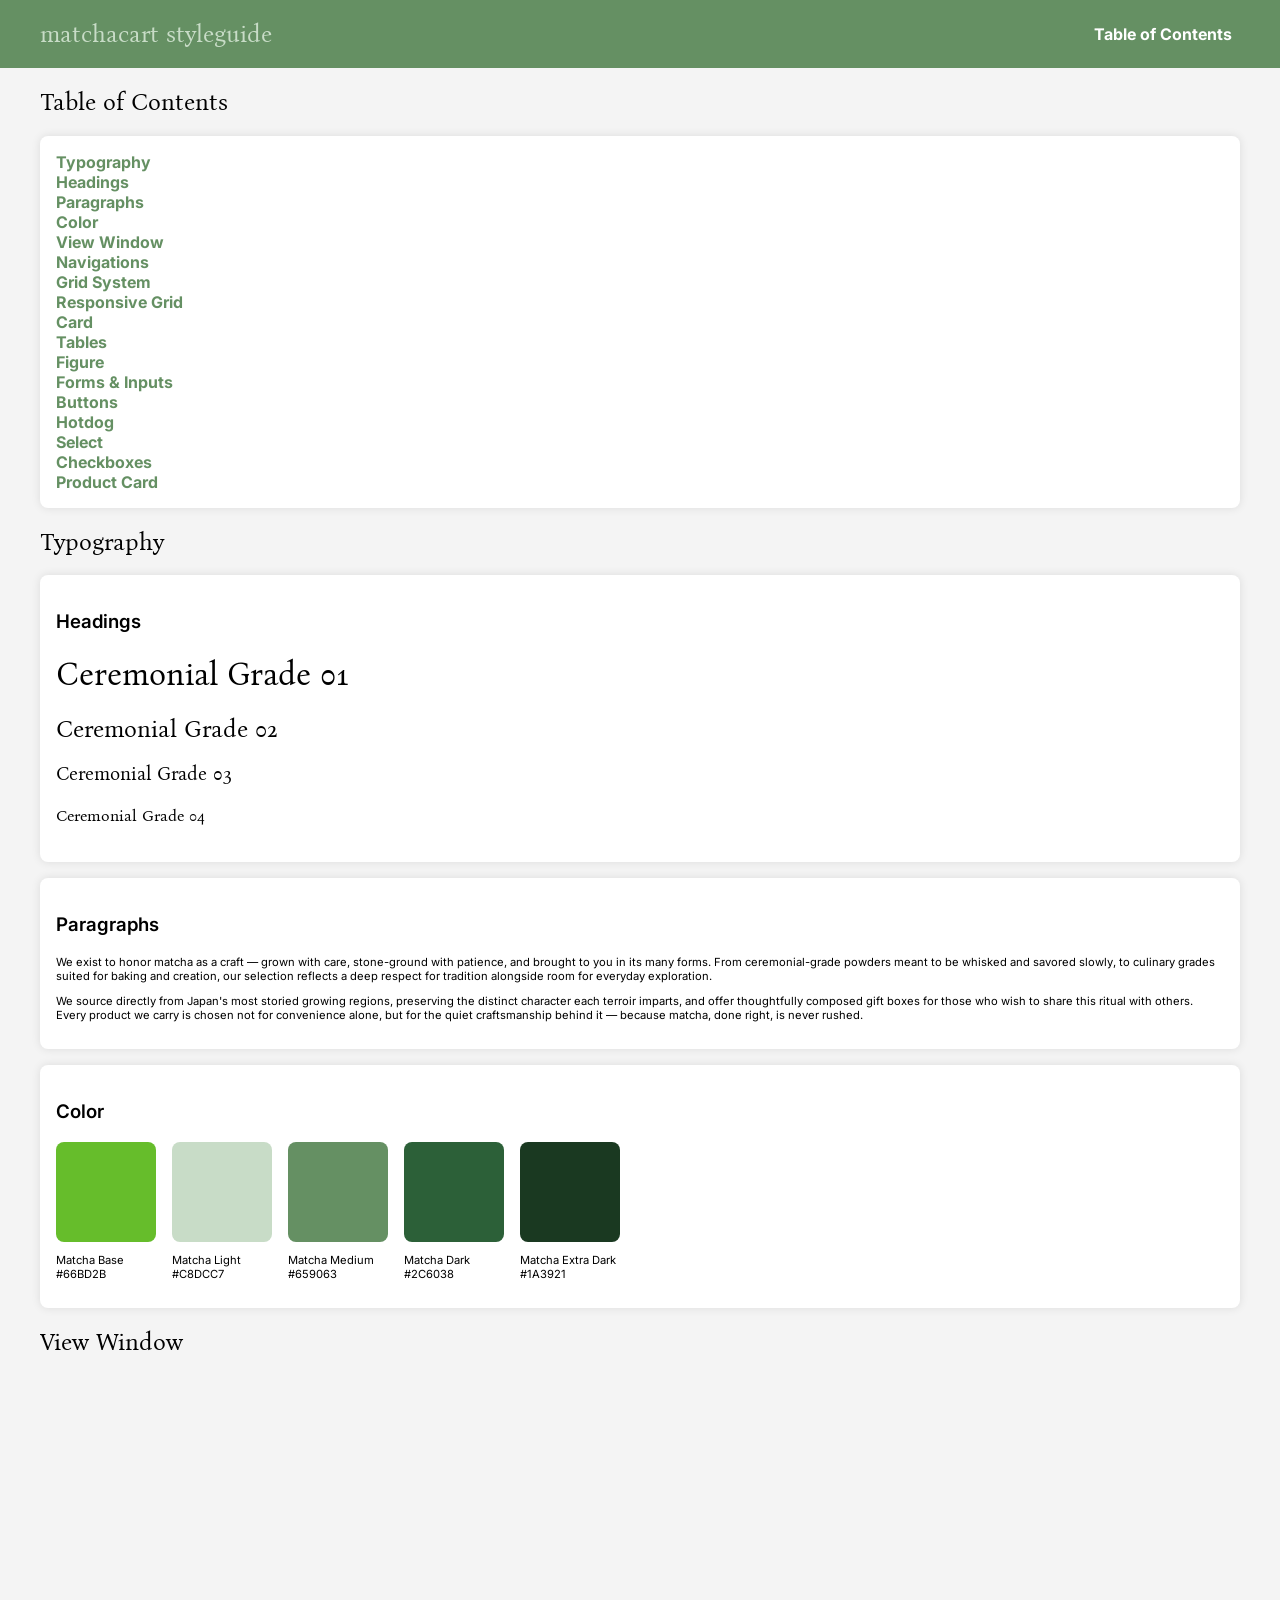
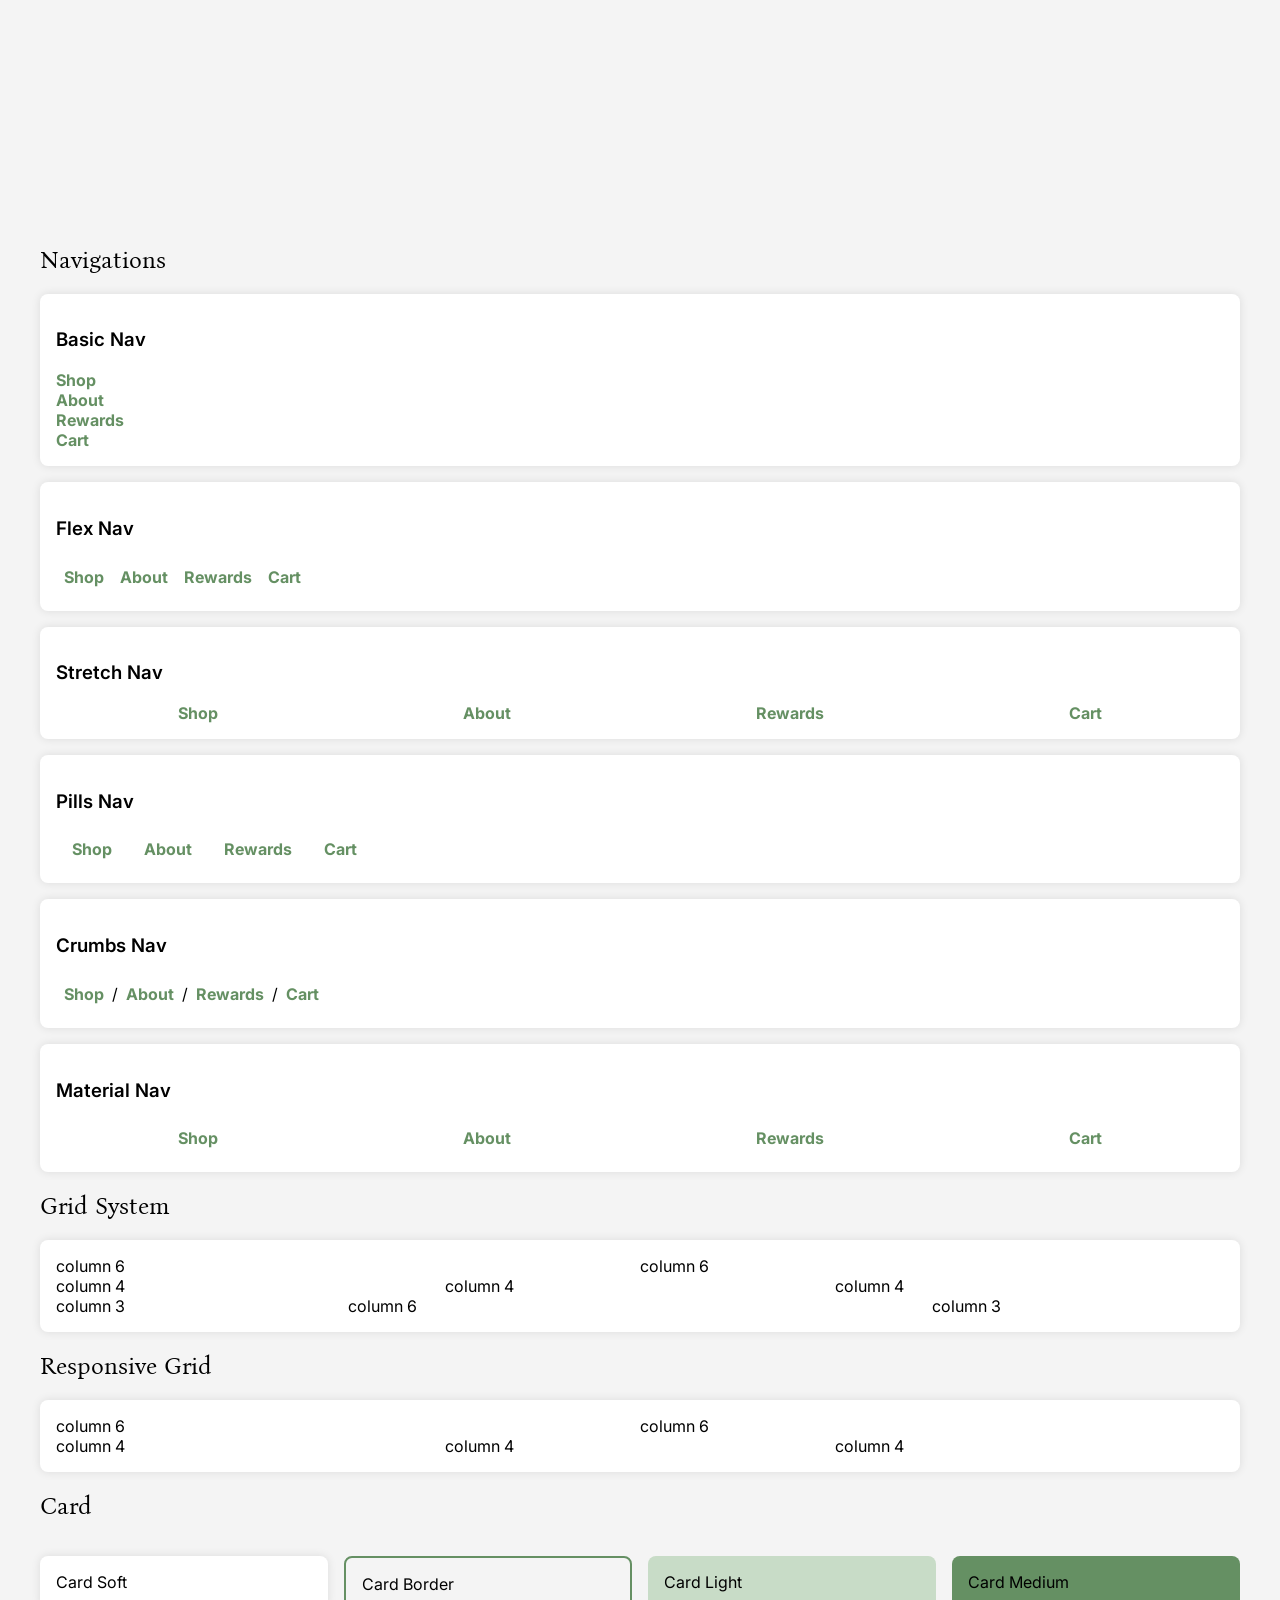
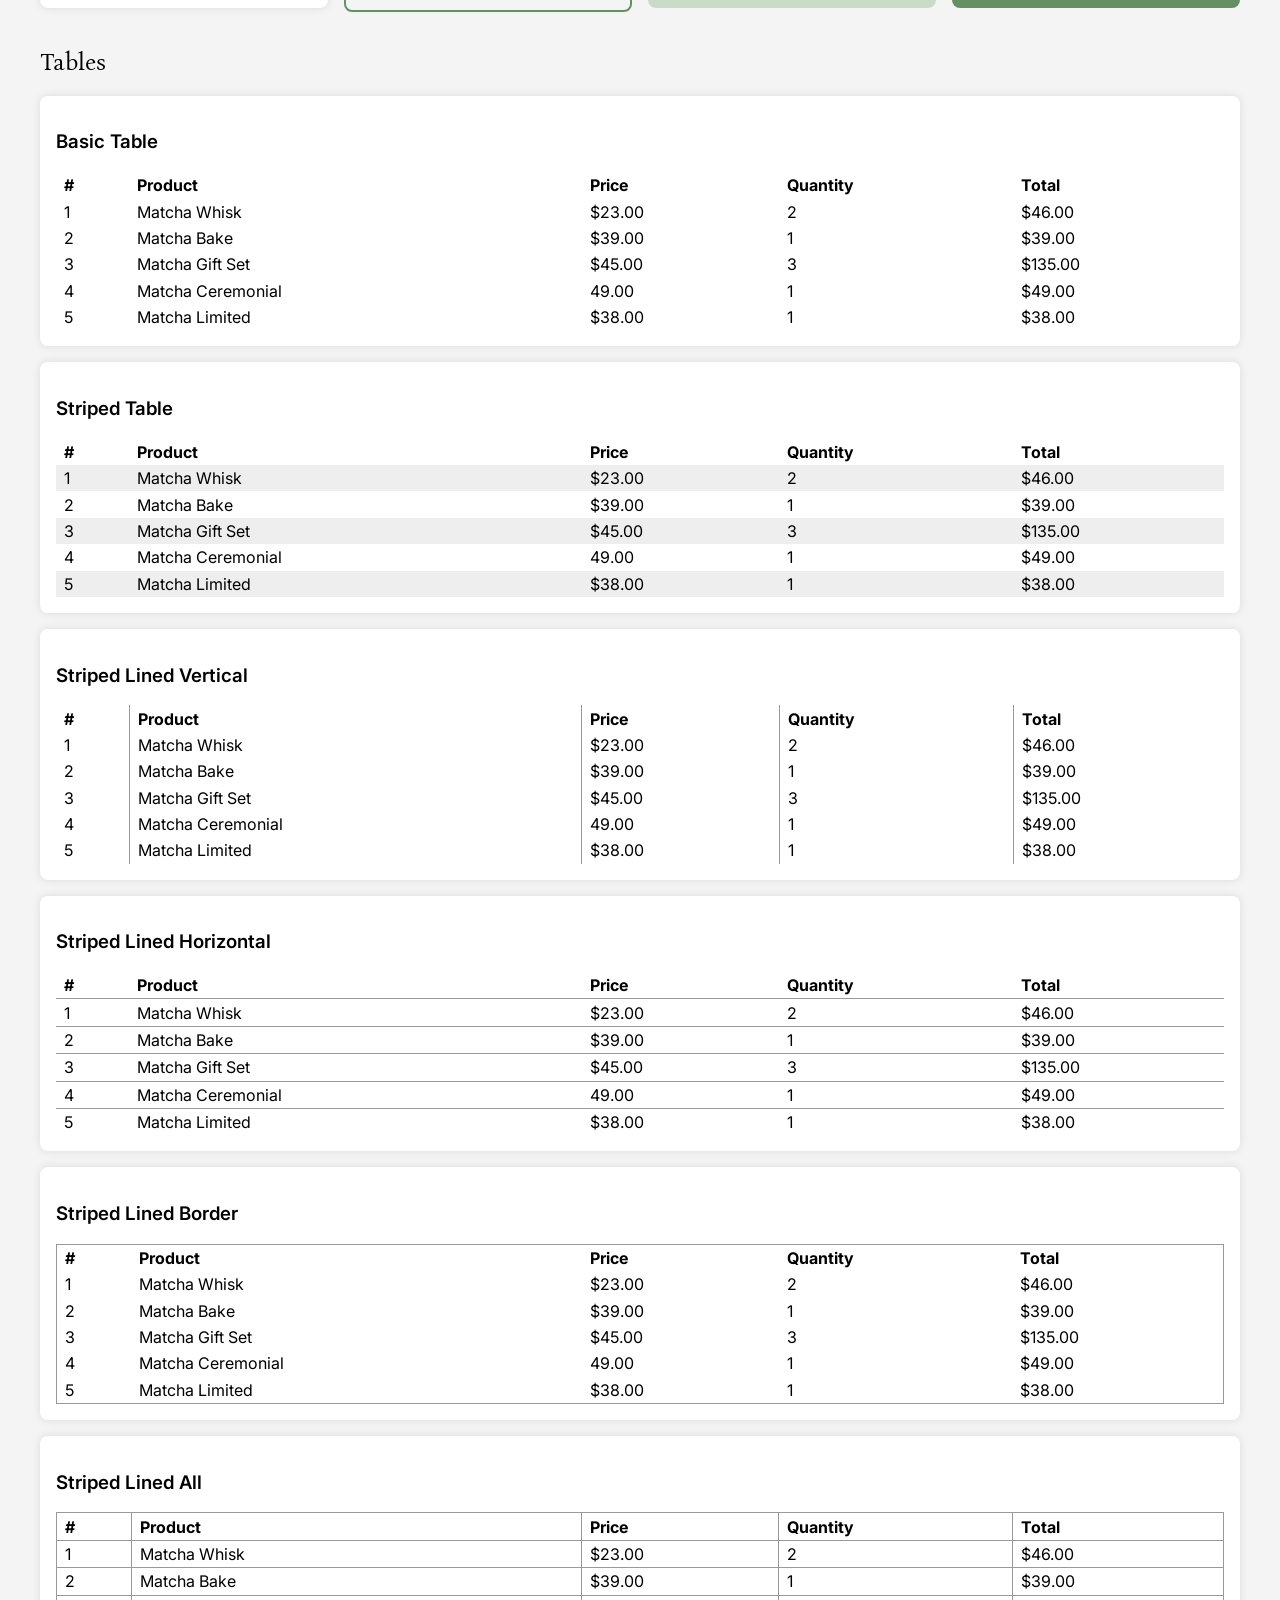
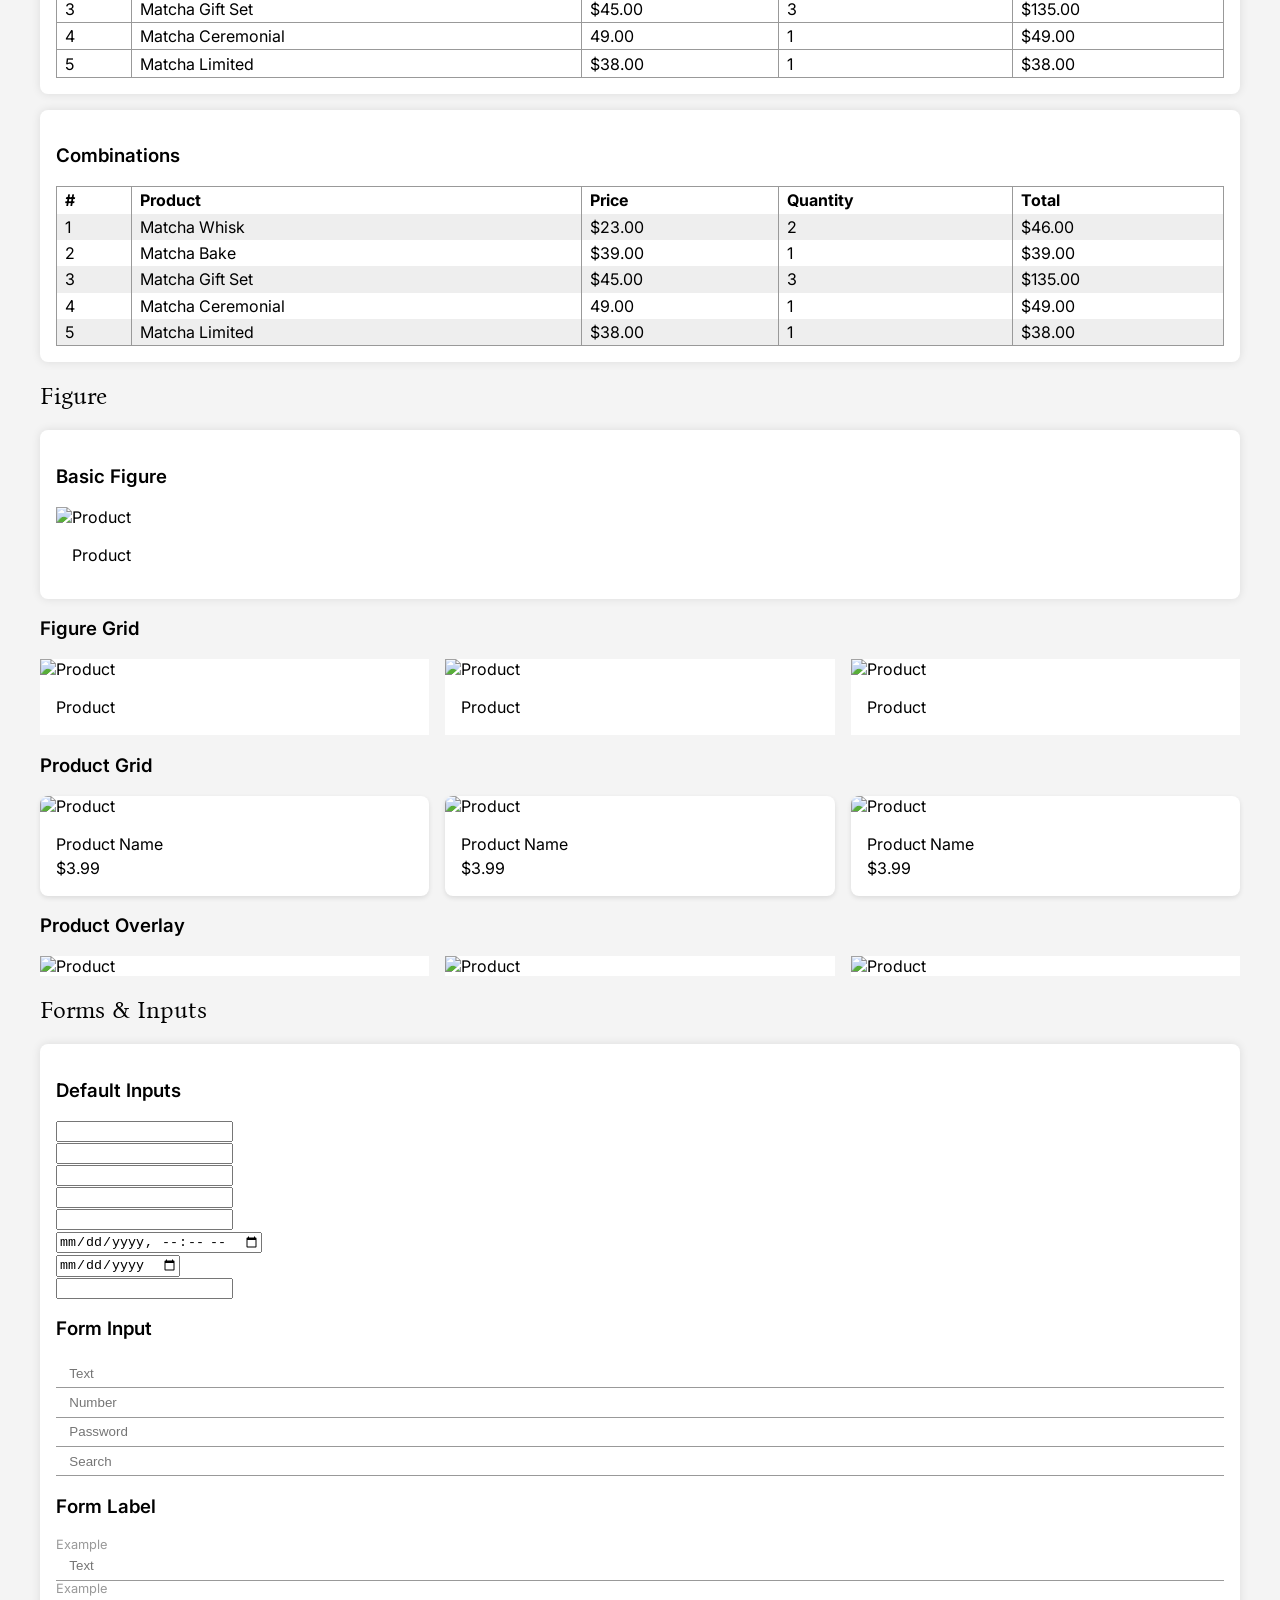
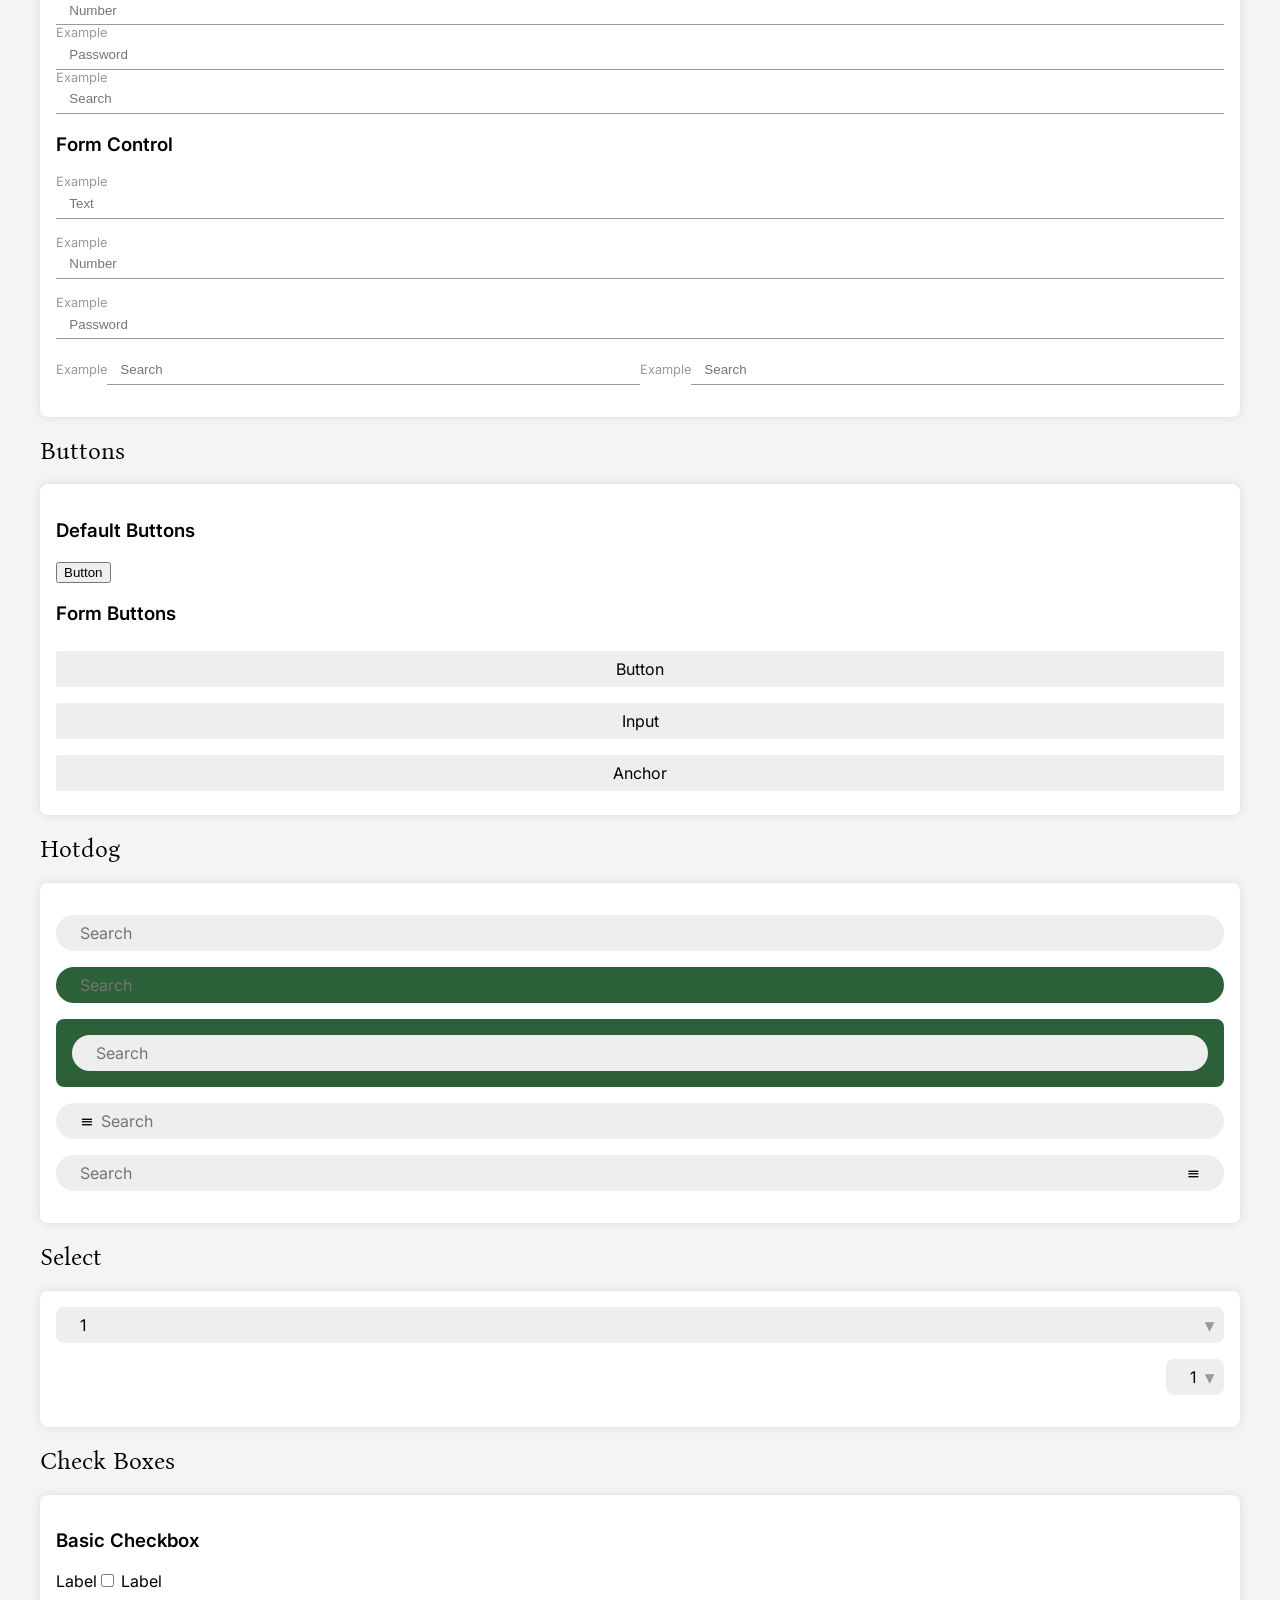
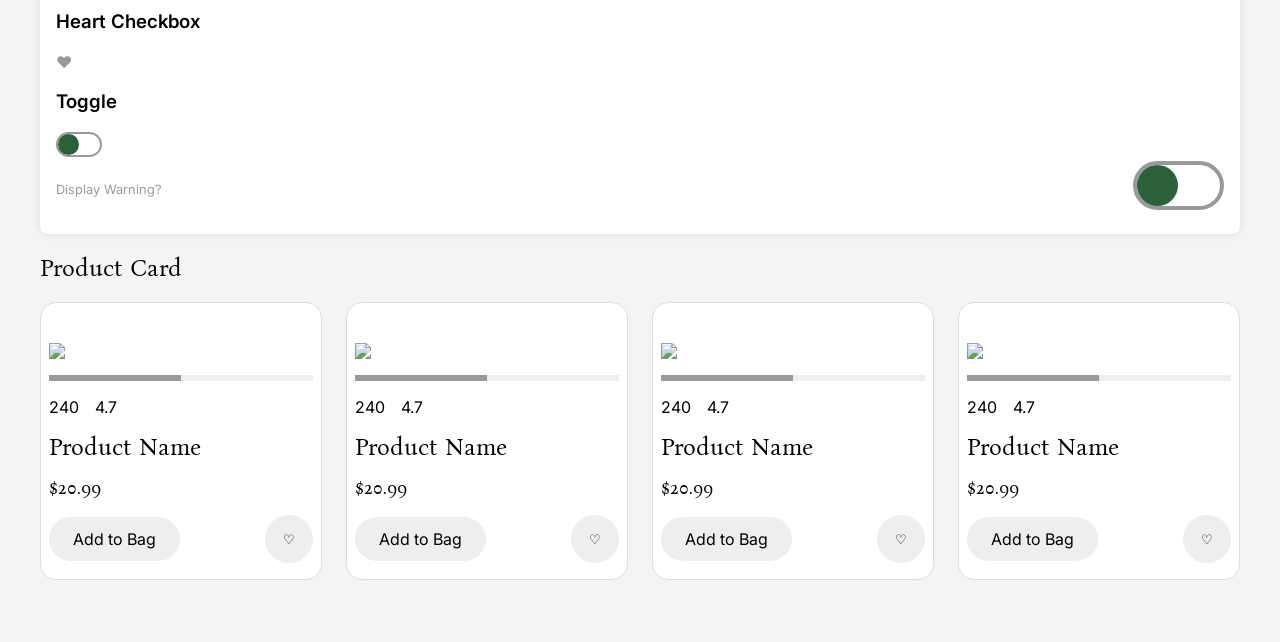
==== commit 374cbb00: "styleguide midterm" ====
--- a/matchacart.styleguide/index.html
+++ b/matchacart.styleguide/index.html
@@ -19,10 +19,10 @@
 	<link href="https://fonts.googleapis.com/css2?family=Inter:ital,opsz,wght@0,14..32,100..900;1,14..32,100..900&display=swap" rel="stylesheet">
 
 <body>
-	<header="navbar">
+	<header class="navbar">
 		<div class="container display-flex flex-align-center">
 			<div class="flex-none">
-				<h1>matchacart styleguide</h1>
+				<h2 class="h2-light">matchacart styleguide</h2>
 			</div>
 			<div class="flex-stretch"></div>
 			<nav class="flex-none nav">
@@ -44,15 +44,19 @@
 							<li><a href="#paragraphs">Paragraphs</a></li>
 						</ul>
 						<li><a href="#color">Color</a></li>
-						<li><a href="#viewwindow">ViewWindow</a></li>
+						<li><a href="#viewwindow">View Window</a></li>
 						<li><a href="#navigations">Navigations</a></li>
 						<li><a href="#gridsystem">Grid System</a></li>
+						<li><a href="#responsivegrid">Responsive Grid</a></li>
+						<li><a href="#card">Card</a></li>
+						<li><a href="#tables">Tables</a></li>
 						<li><a href="#figure">Figure</a></li>		
-						<li><a href="#forms">Forms</a></li>	
-						<ul>
-							<li><a href="#inputs">Input</li>
-						</ul>
+						<li><a href="#formsandinputs">Forms & Inputs</a></li>	
 						<li><a href="#buttons">Buttons</a></li>	
+						<li><a href="#hotdog">Hotdog</a></li>	
+						<li><a href="#select">Select</a></li>	
+						<li><a href="#checkboxes">Checkboxes</a></li>	
+						<li><a href="#productcard">Product Card</a></li>	
 					</ul>
 				</nav>
 			</div>
@@ -62,25 +66,30 @@
 		<h2>Typography</h2>
 		<div class="card soft" id="headings">
 			<h3 class="h3-bold">Headings</h3>
-			<h1>Heading 01</h1>
-			<h2>Heading 02</h2>
-			<h3>Heading 03</h3>
-			<h4>Heading 04</h4>
+			<h1>Ceremonial Grade 01</h1>
+			<h2>Ceremonial Grade 02</h2>
+			<h3>Ceremonial Grade 03</h3>
+			<h4>Ceremonial Grade 04</h4>
 		</div>
 		<div class="card soft" id="paragraphs">
 			<h3 class="h3-bold">Paragraphs</h3>
-			<p>Lorem ipsum dolor, sit amet consectetur adipisicing elit. Voluptatibus, earum nostrum ratione dolores placeat, eum minima sapiente, perferendis fugiat quis laboriosam assumenda dignissimos ducimus esse blanditiis nobis rem ea. Quod?</p>
-			<p>Delectus sequi optio cupiditate facilis quasi. Culpa perspiciatis hic rerum autem at exercitationem sunt fugiat porro temporibus aspernatur id, iure voluptatibus maiores, perferendis illum esse nihil et cumque! Harum, vitae.</p>
-			<p>In animi inventore soluta non iusto quae aut, delectus, nesciunt asperiores dolor quisquam deleniti, incidunt? A nihil officiis amet consequuntur tempore temporibus enim asperiores ipsa pariatur, quibusdam! Quam perferendis, cum!</p>
+			<p>We exist to honor matcha as a craft — grown with care, stone-ground with patience, and brought to you in its many forms. From ceremonial-grade powders meant to be whisked and savored slowly, to culinary grades suited for baking and creation, our selection reflects a deep respect for tradition alongside room for everyday exploration.</p>
+			<p>We source directly from Japan's most storied growing regions, preserving the distinct character each terroir imparts, and offer thoughtfully composed gift boxes for those who wish to share this ritual with others. Every product we carry is chosen not for convenience alone, but for the quiet craftsmanship behind it — because matcha, done right, is never rushed.</p>
 		</div>
 	</div>
 
 
 	<div class="container" id="color">
-		<div class="card soft">
+			<div class="card soft">
 			<h3 class="h3-bold">Color</h3>
-
 			<div class="grid gap">
+
+				<div class="col-xs-4 col-md-1">
+					<figure class="figure">
+						<div class="swatch bg-zero">
+					</figure>
+						<p>Matcha Base<br>#66BD2B</p>
+				</div>
 
 				<div class="col-xs-4 col-md-1">
 					<figure class="figure">
@@ -128,10 +137,10 @@
 
 			<nav class="nav">
 				<ul>
-					<li><a href="#">Link 1</a></li>
-					<li><a href="#">Link 2</a></li>
-					<li><a href="#">Link 3</a></li>
-					<li><a href="#">Link 4</a></li>
+					<li><a href="#">Shop</a></li>
+					<li><a href="#">About</a></li>
+					<li><a href="#">Rewards</a></li>
+					<li><a href="#">Cart</a></li>
 				</ul>
 			</nav>
 		</div>
@@ -142,10 +151,10 @@
 			<h3 class="h3-bold">Flex Nav</h3>
 			<nav class="nav nav-flex">
 				<ul>
-					<li><a href="#">Link 1</a></li>
-					<li><a href="#">Link 2</a></li>
-					<li><a href="#">Link 3</a></li>
-					<li><a href="#">Link 4</a></li>
+					<li><a href="#">Shop</a></li>
+					<li><a href="#">About</a></li>
+					<li><a href="#">Rewards</a></li>
+					<li><a href="#">Cart</a></li>
 				</ul>
 			</nav>
 		</div>
@@ -156,10 +165,10 @@
 			<h3 class="h3-bold">Stretch Nav</h3>
 			<nav class="nav nav-stretch">
 				<ul>
-					<li><a href="#">Link 1</a></li>
-					<li><a href="#">Link 2</a></li>
-					<li><a href="#">Link 3</a></li>
-					<li><a href="#">Link 4</a></li>
+					<li><a href="#">Shop</a></li>
+					<li><a href="#">About</a></li>
+					<li><a href="#">Rewards</a></li>
+					<li><a href="#">Cart</a></li>
 				</ul>
 			</nav>
 		</div>
@@ -172,10 +181,10 @@
 
 			<nav class="nav nav-pills">
 				<ul>
-					<li><a href="#">Link 1</a></li>
-					<li><a href="#">Link 2</a></li>
-					<li><a href="#">Link 3</a></li>
-					<li><a href="#">Link 4</a></li>
+					<li><a href="#">Shop</a></li>
+					<li><a href="#">About</a></li>
+					<li><a href="#">Rewards</a></li>
+					<li><a href="#">Cart</a></li>
 				</ul>
 			</nav>
 		</div>
@@ -187,10 +196,10 @@
 
 			<nav class="nav nav-crumbs">
 				<ul>
-					<li><a href="#">Link 1</a></li>
-					<li><a href="#">Link 2</a></li>
-					<li><a href="#">Link 3</a></li>
-					<li><a href="#">Link 4</a></li>
+					<li><a href="#">Shop</a></li>
+					<li><a href="#">About</a></li>
+					<li><a href="#">Rewards</a></li>
+					<li><a href="#">Cart</a></li>
 				</ul>
 			</nav>
 		</div>
@@ -203,10 +212,10 @@
 
 				<nav class="nav nav-material">
 					<ul>
-						<li><a href="#">Link 1</a></li>
-						<li><a href="#">Link 2</a></li>
-						<li><a href="#">Link 3</a></li>
-						<li><a href="#">Link 4</a></li>
+						<li><a href="#">Shop</a></li>
+						<li><a href="#">About</a></li>
+						<li><a href="#">Rewards</a></li>
+						<li><a href="#">Cart</a></li>
 					</ul>
 				</nav>
 			</div>
@@ -214,8 +223,7 @@
 	</div>
 		
 
-
-	<div class="container">
+	<div class="container" id="gridsystem">
 		<h2>Grid System</h2>
 			<div class="card soft">
 					<div class="grid">
@@ -235,7 +243,7 @@
 			</div>
 	</div>
 
-	<div class="container">
+	<div class="container" id="responsivegrid">
 		<h2>Responsive Grid</h2>
 			<div class="card soft">
 					<div class="grid">
@@ -249,6 +257,92 @@
 						<div class="col-xs-12 col-md-4 xl-3">column 4</div>
 					</div>
 			</div>
+	</div>
+
+	<div class="container" id="card">
+		<h2>Card</h2>
+			<div class="grid gap">
+				<div class="col-xs-6 col-md-3">
+					<div class="card soft">Card Soft</div>
+				</div>
+					<div class="col-xs-6 col-md-3">
+						<div class="card border">Card Border</div>
+					</div>
+
+					<div class="col-xs-6 col-md-3">
+						<div class="card light">Card Light</div>
+					</div>
+
+					<div class="col-xs-6 col-md-3">
+						<div class="card medium">Card Medium</div>
+					</div>
+
+				</div>	
+			</div>
+	</div>
+
+
+	<script>
+	const makeTable = (classes='') => {
+		const head = ['#','Product','Price','Quantity','Total']; 
+		const body = [
+			['Matcha Whisk',"$23.00",'2','$46.00'], 
+			['Matcha Bake',"$39.00",'1','$39.00'], 
+			['Matcha Gift Set',"$45.00",'3','$135.00'],  
+			['Matcha Ceremonial',"49.00",'1','$49.00'], 
+			['Matcha Limited',"$38.00",'1','$38.00'], 
+		]; 
+
+		// Let ran = Math.floor(Math.random()*Links.Length);
+		document.write(`
+		<table class="${classes}">
+			<thead><tr>${head.reduce((r,o)=>r+`<th>${o}</th>`,'')}</tr></thead>
+			<tbody>${body.reduce((r,o,i)=>r+ 
+				`<tr>${
+					[i+1,...o].reduce((r,o)=>r+`<td>${o}</td>`,'')
+				}</tr>`,'')
+			}</tbody> 
+		</table>
+		`); 
+	}			
+	</script>
+
+	<div class="container" id="tables">
+		<h2>Tables</h2>
+		<div class="card soft">
+			<h3 class="h3-bold">Basic Table</h3>
+			<script>makeTable("table")</script>
+		</div>
+
+		<div class="card soft">
+			<h3 class="h3-bold">Striped Table</h3>
+			<script>makeTable("table striped")</script>
+		</div>
+
+		<div class="card soft">
+			<h3 class="h3-bold">Striped Lined Vertical</h3>
+			<script>makeTable("table lined vertical")</script>
+		</div>
+
+		<div class="card soft">
+			<h3 class="h3-bold">Striped Lined Horizontal</h3>
+			<script>makeTable("table lined horizontal")</script>
+		</div>
+
+		<div class="card soft">
+			<h3 class="h3-bold">Striped Lined Border</h3>
+			<script>makeTable("table lined border")</script>
+		</div>
+
+		<div class="card soft">
+			<h3 class="h3-bold">Striped Lined All</h3>
+			<script>makeTable("table lined all")</script>
+		</div>
+
+		<div class="card soft">
+			<h3 class="h3-bold">Combinations</h3>
+			<script>makeTable("table lined vertical border striped")</script>
+		</div>
 	</div>
 
 
@@ -365,7 +459,7 @@
 
 </div>
 
-<div class="container" id="forms">
+<div class="container" id="formsandinputs">
 	<h2>Forms & Inputs</h2>
 
 	<div class="card soft">
@@ -435,8 +529,8 @@
 		</form>
 </div>
 
-<h2>Buttons</h2>
-	<div class="container" id="buttons">
+<div class="container" id="buttons">
+		<h2>Buttons</h2>
 			<div class="card soft">
 				<h3 class="h3-bold">Default Buttons</h3>
 				<button>Button</button>
@@ -446,7 +540,7 @@
 				<input type="button" class="form-button" value="Input">
 				<a href="#" class="form-button">Anchor</a>
 			</div>
-	</div>			
+</div>			
 
 
 <div class="container" id="hotdog">
@@ -486,34 +580,39 @@
 	</div>
 </div>
 
-	<h2 id="select">Select</h2>
+<div class="container" id="select">
+	<h2>Select</h2>
+		<div class="card soft">
+			<div class="form-select">
+				<select>
+					<option>1</option>
+					<option>2</option>
+					<option>3</option>
+					<option>4</option>
+				</select>
+			</div>
+
+			<div class="display-flex">
+				<div class="flex-stretch"></div>
+					<div class="flex-none">
+						<div class="form-select">
+							<select>
+								<option>1</option>
+								<option>2</option>
+								<option>3</option>
+								<option>4</option>
+							</select>
+						</div>
+					</div>
+				</div>
+			</div>
+		</div>
+</div>
+
+<div class="container" id="checkboxes">
+		<h2>Check Boxes</h2>
+		<div>
 			<div class="card soft">
-				<div class="form-select">
-					<select>
-						<option>1</option>
-						<option>2</option>
-						<option>3</option>
-						<option>4</option>
-					</select>
-				</div>
-
-				<div class="display-flex">
-					<div class="flex-stretch"></div>
-						<div class="flex-none">
-							<div class="form-select">
-								<select>
-									<option>1</option>
-									<option>2</option>
-									<option>3</option>
-									<option>4</option>
-								</select>
-							</div>
-						</div>
-					</div>
-				</div>
-
-			<h2 id="checkboxes">Check Boxes</h2>
-		<div class="card soft">
 			<h3 class="h3-bold">Basic Checkbox</h3>
 					<label>Label<input type="checkbox" id="input-1"></label>
 					<label for="input-1">Label</label>
@@ -545,9 +644,11 @@
 				</div>
 			</div>
 		</div>
-
-		<h2>Product Card</h2>
-			<div class="grid">
+</div>
+	
+<div class="container" id="productcard">	
+	<h2>Product Card</h2>
+			<div class="product-grid">
 					<div class="product-card">
 						<div class="product-image">
 							<img src="https://placehold.co/400x400?text=product">
@@ -625,9 +726,35 @@
 							</div>
 						</div>
 					</div>
-				</div>
-			</div>
-		</div>
+
+					<div class="product-card">
+						<div class="product-image">
+							<img src="https://placehold.co/400x400?text=product">
+						</div>
+
+						<div class="progress"><div class="progress-bar"></div></div>
+
+						<div class="row">
+							<span>240</span>
+							<span>4.7</span>
+						</div>
+
+						<h2 class="product-title">Product Name</h2>
+						<h3 class="product-price">$20.99</h3>
+
+						<div class="row actions">
+							<div class="flex-none">
+								<button class="btn-primary">Add to Bag</button>
+							</div>
+							<div class="flex-stretch"></div>
+							<div class="flex-none">
+								<button class="btn-icon" aria-label="Save">♡</button>
+							</div>
+						</div>
+					</div>
+			</div>
+	</div>
+</div>
 </body>
 </html>
 
--- a/matchacart.styleguide/lib/styleguide.css
+++ b/matchacart.styleguide/lib/styleguide.css
@@ -12,6 +12,7 @@
 	--color-neutral-medium:#999; 
 	--color-neutral-dark:#555; 
 
+	--color-main-green:#66BD2B;
 	--color-main-light:#C8DCC7;
 	--color-main-medium:#659063; 
 	--color-main-dark:#2C6038; 
@@ -19,7 +20,6 @@
 
 	--color-black:#000; 
 	--color-white:#fff;
-	--color-green:#66BD2B;
 
 	--header-height:3rem;
 	--spacing:1rem;
@@ -45,6 +45,11 @@
 .h3-bold{
 	font-family: var(--font-sans);
 	font-weight: 600;
+}
+
+.h2-light{
+	font-family: var(--font-serif);
+	color: var(--color-main-light);
 }
 
 p{
@@ -190,7 +195,8 @@
 }
 
 .nav-material a{
-	padding: 0.5em 1em;
+	padding: 0.5em 1em; 
+	position: relative;
 }
 .nav-material a:hover{
 	background-color: var(--color-main-light);
@@ -212,9 +218,7 @@
 }
 
 .navbar {
-	background-color:var(--color-neutral-dark);
-	background-color:var(--color-green);
-	line-height:var(header-height);
+	background-color:var(--color-main-medium);
 }
 
 	.navbar h1{
@@ -246,21 +250,21 @@
 		box-shadow: 0 0 10px rgba(0, 0, 0, 0.1);
 	}
 
-	.card.hard{
-		border-radius:0.2em;
-		border:2px solid var(--color-neutral-medium);
+	.card.border{
+		border:2px solid var(--color-main-medium);
+		background-color: transparent;
 	}
 
 	.card.light{
-		border:2px solid var(--color-neutral-light);
+		background-color:var(--color-main-light)
+	}
+
+	.card.medium{
+		background-color:var(--color-main-medium)
 	}
 
 	.card.dark{
-		background-color:var(--color-neutral-dark)
-	}
-
-	.card.medium{
-		background-color: var(--color-neutral-medium);
+		background-color: var(--color-main-dark);
 	}
 
 	.card.text-medium{
@@ -306,6 +310,7 @@
 	border-radius: 8px;
 }
 
+.bg-zero { background-color: #66BD2B; }
 .bg-one { background-color: #C8DCC7; }
 .bg-two { background-color: #659063; }
 .bg-three { background-color: #2C6038; }
@@ -421,13 +426,13 @@
 }
 
 .hotdog.dark{
-	background-color: var(--color-neutral-dark);
+	background-color: var(--color-main-dark);
 	color: var(--color-neutral-light);
 }
 
 .hotdog.light{
 	background-color: var(--color-neutral-light);
-	color: var(--color-main-light);
+	color: var(--color-main-dark);
 }
 
 .form-select>select{
@@ -478,7 +483,7 @@
 	height: 1em;
 	border-radius: 1em;
 	position: absolute;
-	background-color: var(--color-neutral-light);
+	background-color: var(--color-main-dark);
 	transition: all 0.3s;
 }
 
@@ -494,21 +499,24 @@
 }
 
 /*PRODUCT CARD */ 
+.product-grid {
+	display: grid;
+	grid-template-columns: repeat(auto-fill, minmax(240px, 1fr));
+	gap: 24px;
+}
+
 .product-card{
 	display: flex;
 	flex-direction: column;
 	gap: 16px;
-	max-width: 360px;
-	width: 275px;
-	max-width: 100%;
+	box-sizing: border-box;
+	width: 100%;
+	min-width: 0;
+	max-width: none;
 	padding: 40px 8px 16px;
 	background-color: var(--color-white);
 	border: 1px solid #ddd;
 	border-radius: 16px;
-}
-
-.product-image{
-	width: 100%;
 }
 
 .product-image img {
@@ -566,7 +574,40 @@
 	border-radius: 50%;
 	background: var(--color-neutral-light);
 	cursor: pointer;
-
-}
-
-
+}
+
+
+/* TABLE */ 
+.table {
+	width:100%;
+	border-collapse: collapse;
+}
+
+.table th,
+.table td{
+	text-align: left;
+	padding: 0.2em 0.5em;
+}
+
+.table.striped tbody tr:nth-child(odd) {
+	background-color:var(--color-neutral-light);
+}
+
+.table.lined.all th:not(:first-child),  
+.table.lined.all td:not(:first-child), 
+.table.lined.vertical th:not(:first-child),  
+.table.lined.vertical td:not(:first-child) {
+	border-left: 1px solid var(--color-neutral-medium);
+}
+
+.table.lined.all tbody tr, 
+.table.lined.horizontal tbody tr {
+	border-top: 1px solid var(--color-neutral-medium);
+}
+
+.table.lined.all,  
+.table.lined.border {
+	border: 1px solid var(--color-neutral-medium);
+}
+
+
